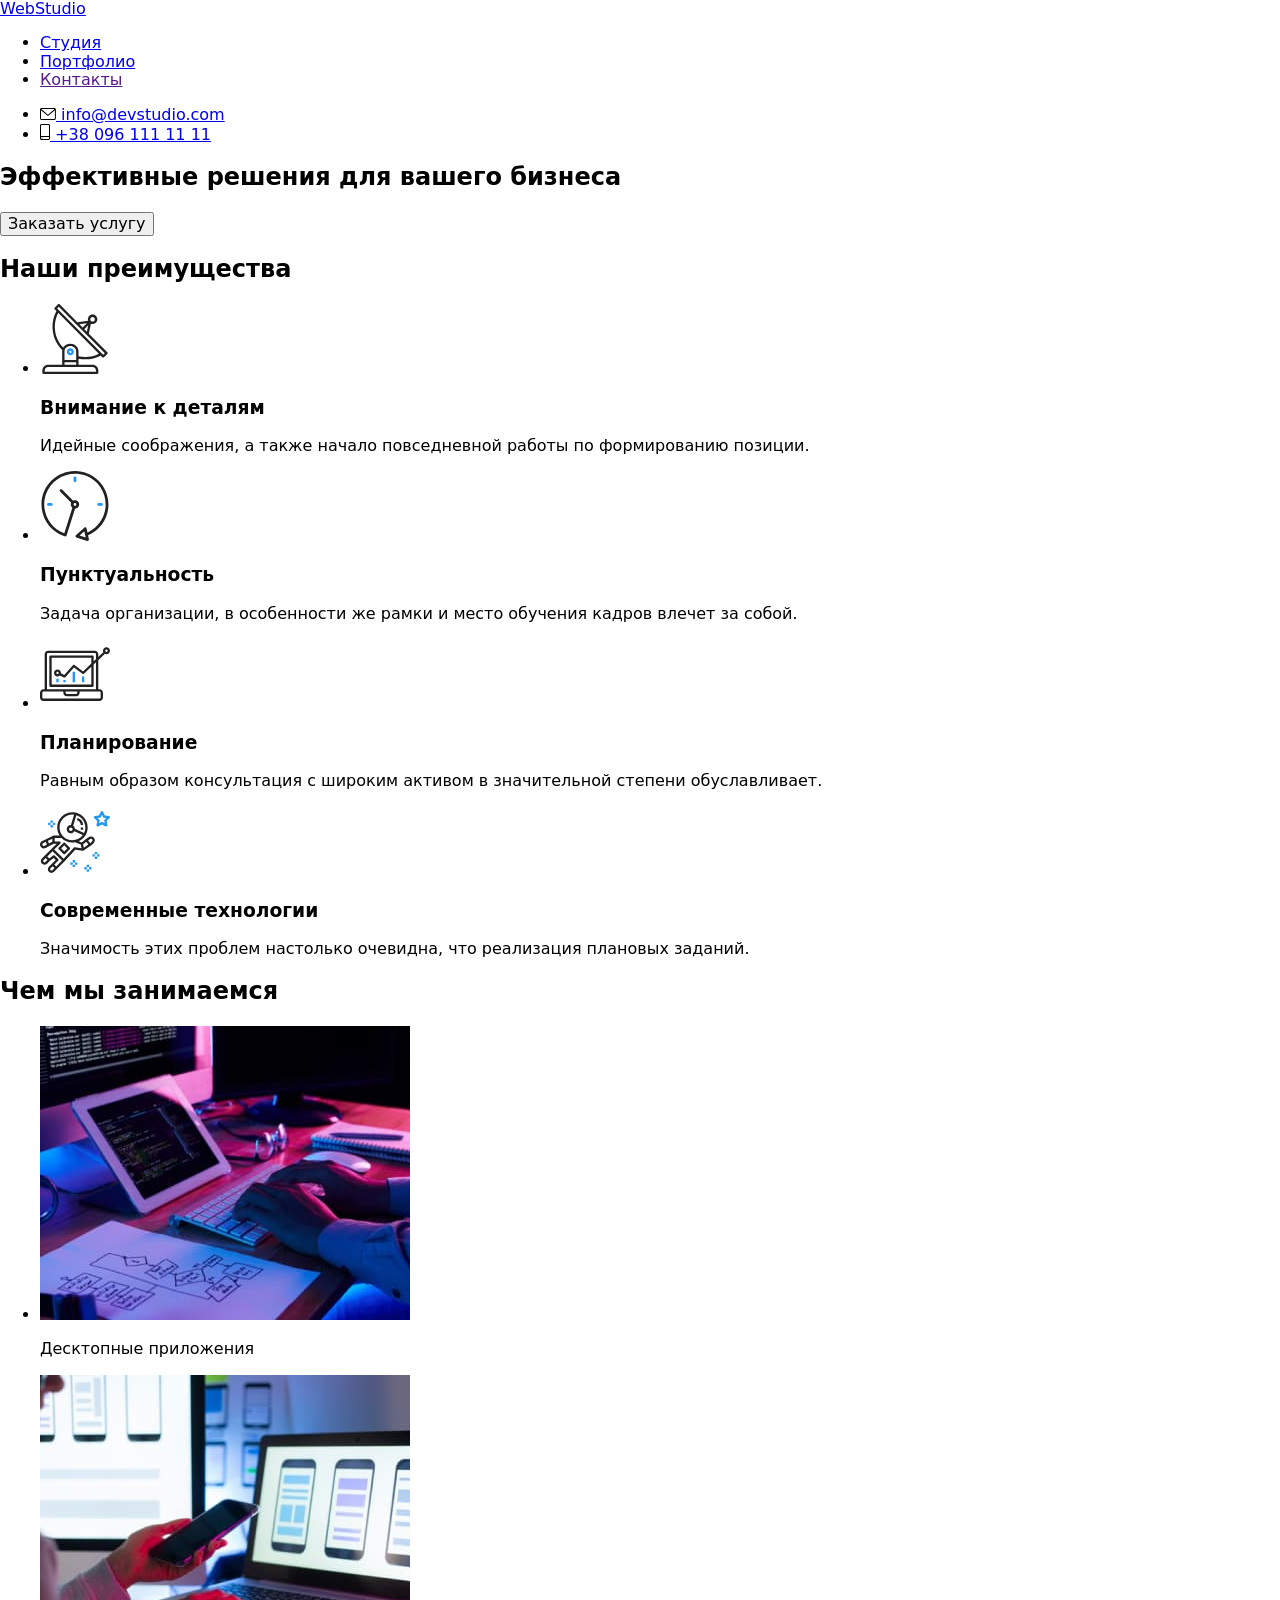
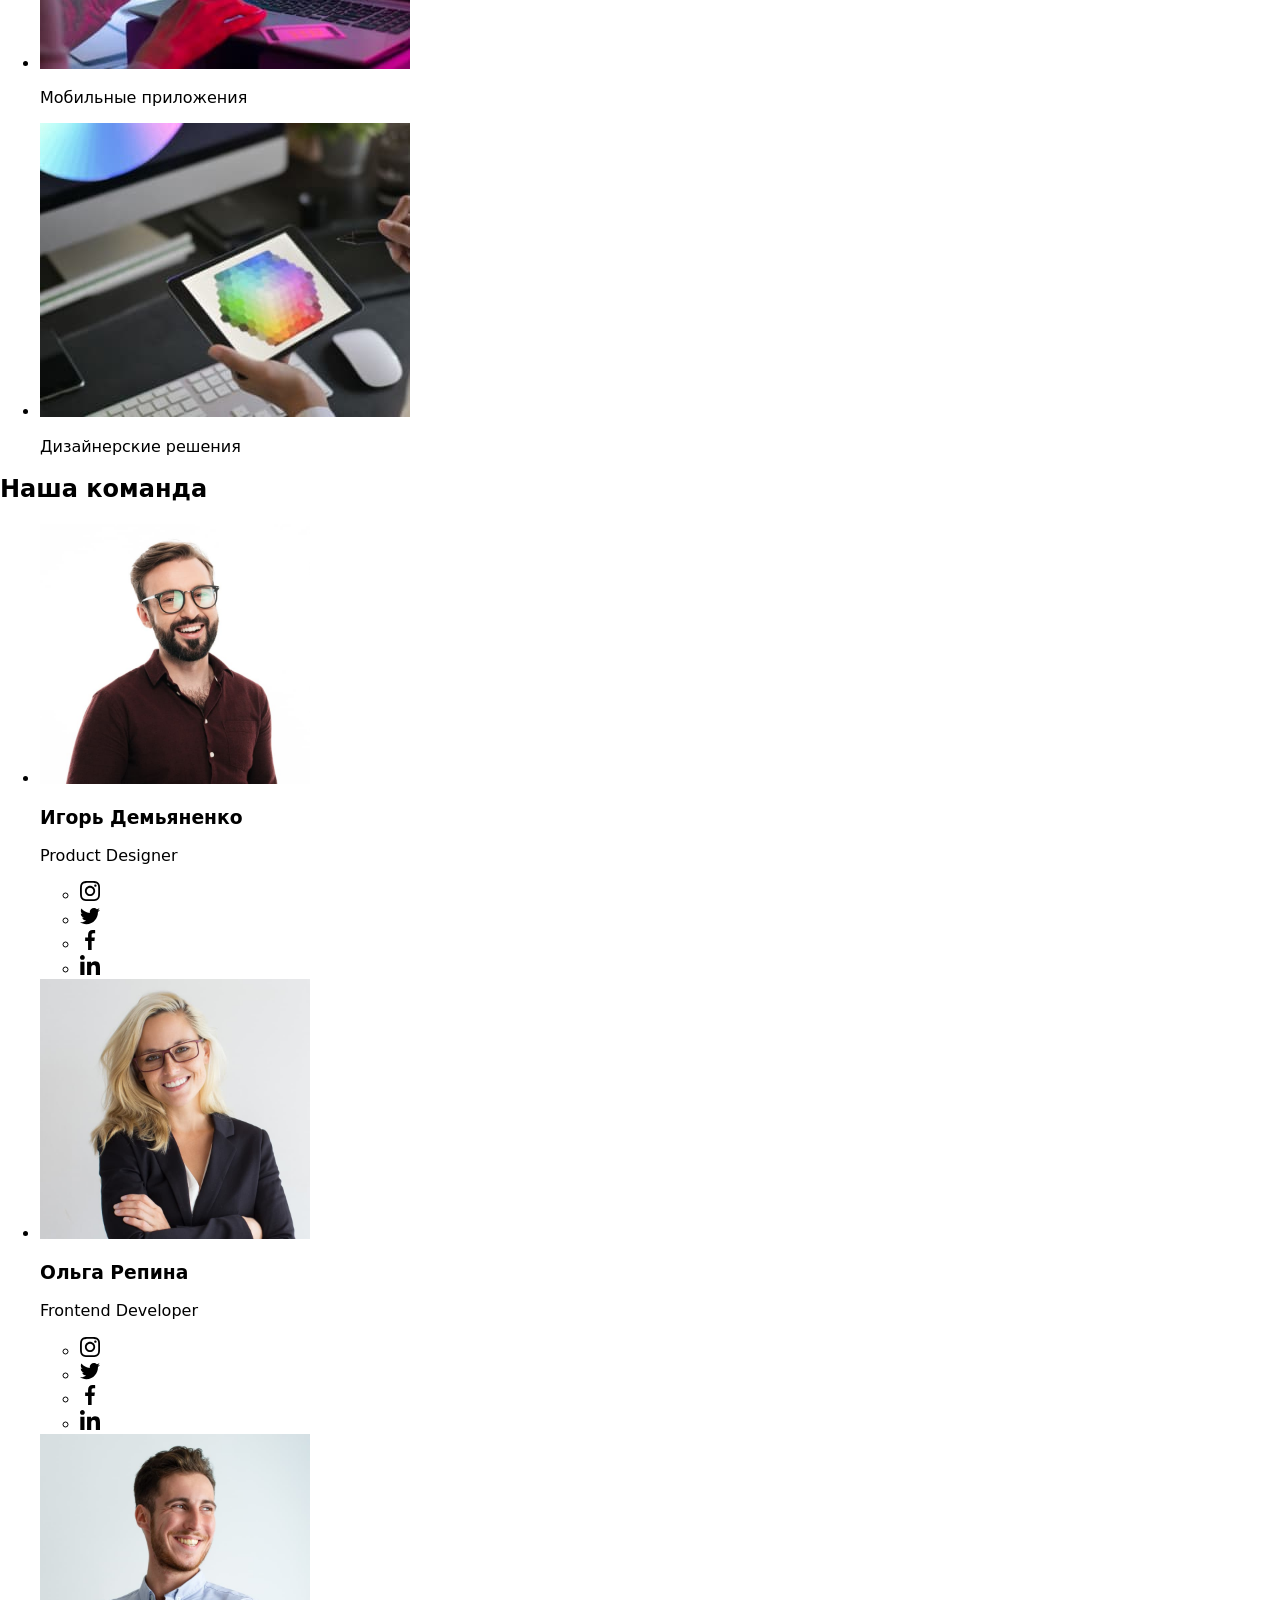
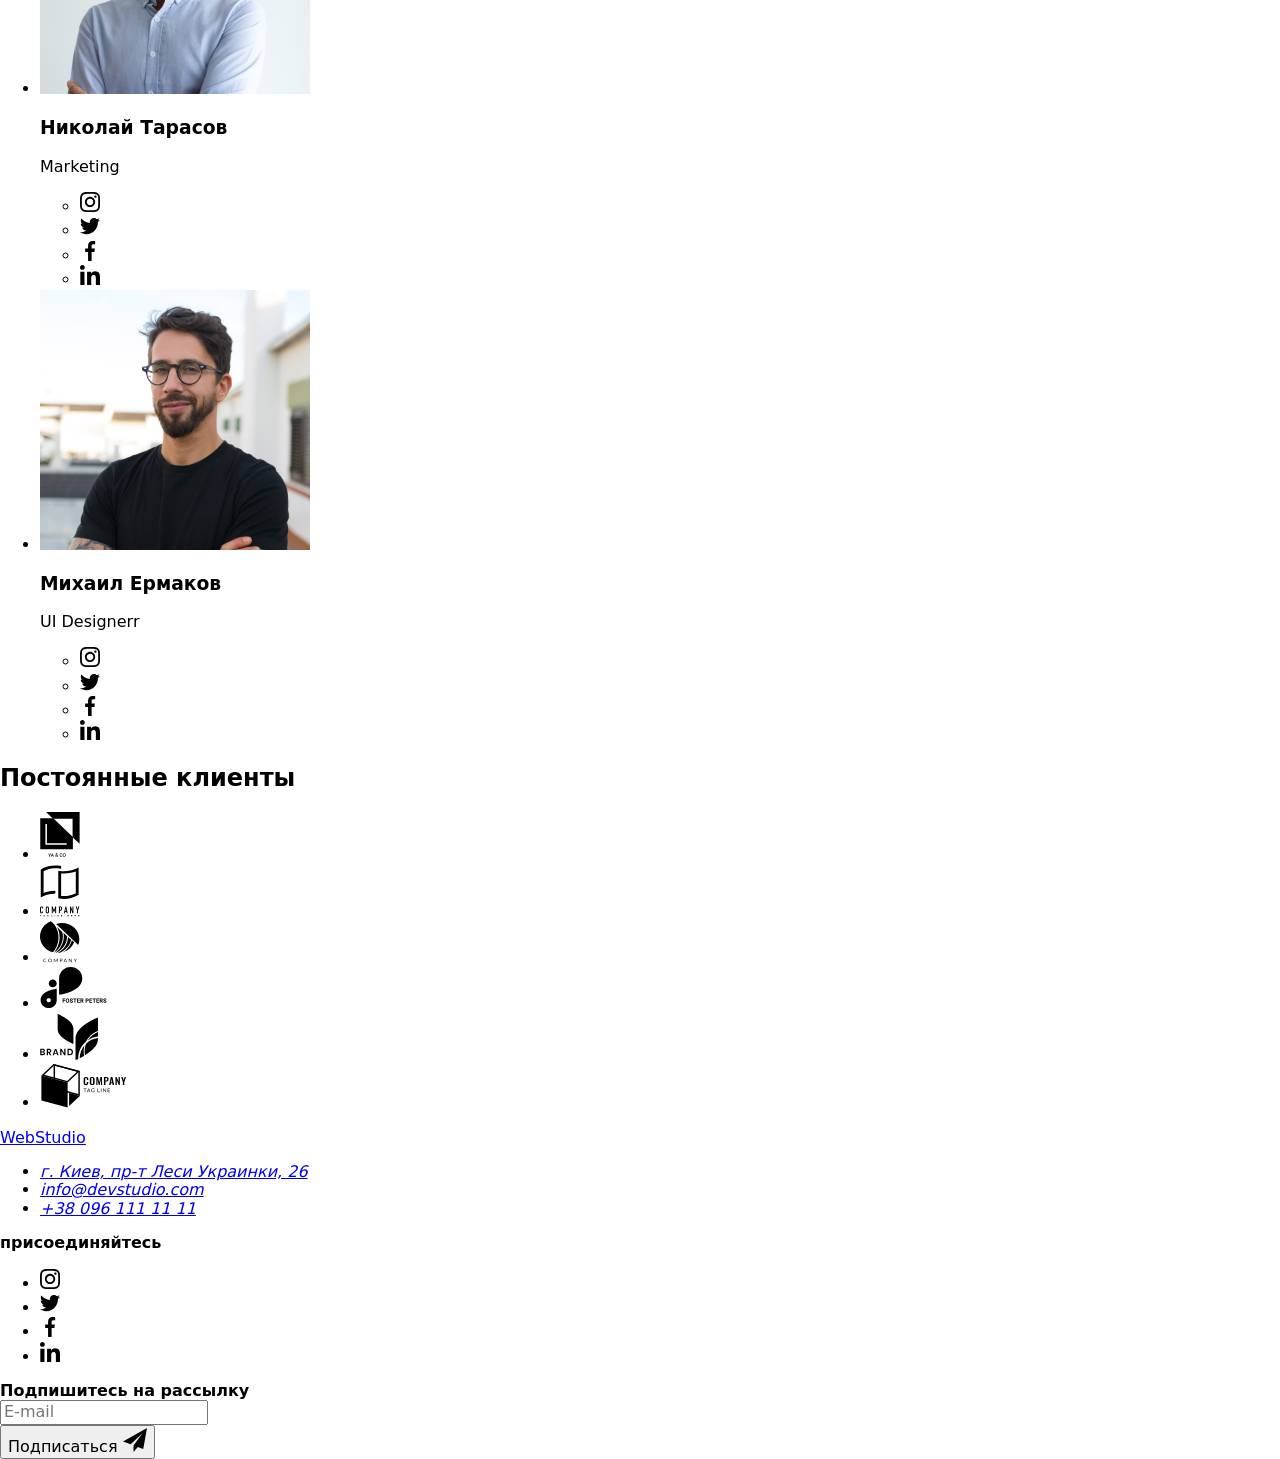
==== index.html @ ffdc7281 "add index" ====
<!DOCTYPE html>
<html lang="ru">
  <head>
    <meta charset="UTF-8" />
    <meta http-equiv="X-UA-Compatible" content="IE=edge" />
    <meta name="viewport" content="width=device-width, initial-scale=1.0" />
    <title>Вебстудия в нашем городе</title>
    <link
      rel="stylesheet"
      href="https://cdnjs.cloudflare.com/ajax/libs/modern-normalize/1.0.0/modern-normalize.css"
      integrity="sha512-Zx6MlUMKSVJoQ+83OwhdILe8cSEsCzfqThJd7J/VA2UrK6Ctj85p+xzqfyuNXE5B1k25uUdmJ2OzItbBy9GHAQ=="
      crossorigin="anonymous"
    />

    <link rel="preconnect" href="https://fonts.gstatic.com" />

    <link
      href="https://fonts.googleapis.com/css2?family=Raleway:wght@700&family=Roboto:wght@400;500;700;900&display=swap"
      rel="stylesheet"
    />

    <link
      rel="stylesheet"
      href="https://cdnjs.cloudflare.com/ajax/libs/animate.css/4.1.1/animate.min.css"
    />

    <link rel="stylesheet" href="./css/styles.css" />
    <!-- <link rel="stylesheet" href="./css/main.min.css" /> -->
  </head>

  <body>
    <header>
      <div class="container">
        <nav class="navigation">
          <a class="logo link" href="./index.html"
            >Web<span class="header-logo">Studio</span></a
          >

          <ul class="navigation-list list">
            <li class="navigation-item">
              <a class="current navigation-link link" href="./index.html"
                >Студия</a
              >
            </li>

            <li class="navigation-item">
              <a class="navigation-link link" href="./portfolio.html"
                >Портфолио</a
              >
            </li>

            <li class="navigation-item">
              <a class="navigation-link link" href="">Контакты</a>
            </li>
          </ul>
        </nav>

        <ul class="contact-list list">
          <li class="contact-item">
            <a
              class="contact-link link"
              href="mailto:info@devstudio.com"
              lang="en"
            >
              <svg class="contact-icon" width="16" height="12">
                <use href="./images/sprite.svg#envelope"></use>
              </svg>
              info@devstudio.com
            </a>
          </li>

          <li class="contact-item">
            <a class="contact-link link" href="tel:+380961111111">
              <svg class="contact-icon" width="10" height="16">
                <use href="./images/sprite.svg#smartphone"></use>
              </svg>
              +38 096 111 11 11</a
            >
          </li>
        </ul>
      </div>
    </header>

    <main>
      <!--секция Герой -->
      <section class="hero section">
        <div class="container">
          <h1 class="hero-title">Эффективные решения для вашего бизнеса</h1>
          <button data-modal-open class="hero-button button" type="button">
            Заказать услугу
          </button>
        </div>
      </section>

      <!--секция Особенности -->
      <section class="features section">
        <div class="container">
          <h2 class="visually-hidden">Наши преимущества</h2>
          <!--будет невидимый-->
          <ul class="features-list list">
            <li class="features-item">
              <div class="features-icon">
                <svg width="70" height="70">
                  <use href="./images/sprite.svg#antenna"></use>
                </svg>
              </div>
              <h3 class="features-title">Внимание к деталям</h3>
              <p>
                Идейные соображения, а также начало повседневной работы по
                формированию позиции.
              </p>
            </li>

            <li class="features-item">
              <div class="features-icon">
                <svg width="70" height="70">
                  <use href="./images/sprite.svg#clock"></use>
                </svg>
              </div>
              <h3 class="features-title">Пунктуальность</h3>
              <p>
                Задача организации, в особенности же рамки и место обучения
                кадров влечет за собой.
              </p>
            </li>

            <li class="features-item">
              <div class="features-icon">
                <svg width="70" height="70">
                  <use href="./images/sprite.svg#diagram"></use>
                </svg>
              </div>
              <h3 class="features-title">Планирование</h3>
              <p>
                Равным образом консультация с широким активом в значительной
                степени обуславливает.
              </p>
            </li>

            <li class="features-item">
              <div class="features-icon">
                <svg width="70" height="70">
                  <use href="./images/sprite.svg#astronaut"></use>
                </svg>
              </div>
              <h3 class="features-title">Современные технологии</h3>
              <p>
                Значимость этих проблем настолько очевидна, что реализация
                плановых заданий.
              </p>
            </li>
          </ul>
        </div>
      </section>

      <!--Чем мы занимаемся-->
      <section class="section work">
        <div class="container">
          <h2 class="brand-title">Чем мы занимаемся</h2>
          <ul class="work-list list">
            <li class="work-item">
              <img
                src="./images/what-are-we-doing/tablet.jpg"
                alt="разработчик пишет код адаптивных сайтов"
                width="370"
                height="294"
              />
              <div class="work-label">
                <p>Десктопные приложения</p>
              </div>
            </li>

            <li class="work-item">
              <img
                src="./images/what-are-we-doing/mobil.jpg"
                alt="девушка разрабатывает приложение для мобильного телефона"
                width="370"
                height="294"
              />
              <div class="work-label">
                <p>Мобильные приложения</p>
              </div>
            </li>

            <li class="work-item">
              <img
                src="./images/what-are-we-doing/graphics.jpg"
                alt="цветовая палитра на планшете"
                width="370"
                height="294"
              />

              <div class="work-label">
                <p>Дизайнерские решения</p>
              </div>
            </li>
          </ul>
        </div>
      </section>

      <!--Наша команда-->
      <section class="team section">
        <div class="container">
          <h2 class="brand-title">Наша команда</h2>

          <ul class="team-list list">
            <li class="team-item">
              <img
                class="team-img"
                src="./images/team/designer.jpg"
                alt="на фото улыбаеся дизайнер Игорь Демьяненко"
                width="270"
                height="260"
              />
              <div class="team-content-wrapper">
                <h3 class="team-item-title">Игорь Демьяненко</h3>
                <p>Product Designer</p>
                <ul class="sociall-list list">
                  <li class="sociall-list-item">
                    <a href="" class="sociall-list-link link">
                      <svg class="sociall-list-icon" width="20" height="20">
                        <use href="./images/sprite.svg#instagram"></use>
                      </svg>
                    </a>
                  </li>

                  <li class="sociall-list-item">
                    <a href="" class="sociall-list-link link">
                      <svg class="sociall-list-icon" width="20" height="20">
                        <use href="./images/sprite.svg#twitter"></use>
                      </svg>
                    </a>
                  </li>

                  <li class="sociall-list-item">
                    <a href="" class="sociall-list-link link">
                      <svg class="sociall-list-icon" width="20" height="20">
                        <use href="./images/sprite.svg#facebook"></use>
                      </svg>
                    </a>
                  </li>

                  <li class="sociall-list-item">
                    <a href="" class="sociall-list-link link">
                      <svg class="sociall-list-icon" width="20" height="20">
                        <use href="./images/sprite.svg#linkedin"></use>
                      </svg>
                    </a>
                  </li>
                </ul>
              </div>
            </li>

            <li class="team-item">
              <img
                class="team-img"
                src="./images/team/developer.jpg"
                alt="фото разработчика Ольги Репиной"
                width="270"
                height="260"
              />
              <div class="team-content-wrapper">
                <h3 class="team-item-title">Ольга Репина</h3>
                <p>Frontend Developer</p>
                <ul class="sociall-list list">
                  <li class="sociall-list-item">
                    <a href="" class="sociall-list-link link">
                      <svg class="sociall-list-icon" width="20" height="20">
                        <use href="./images/sprite.svg#instagram"></use>
                      </svg>
                    </a>
                  </li>

                  <li class="sociall-list-item">
                    <a href="" class="sociall-list-link link">
                      <svg class="sociall-list-icon" width="20" height="20">
                        <use href="./images/sprite.svg#twitter"></use>
                      </svg>
                    </a>
                  </li>

                  <li class="sociall-list-item">
                    <a href="" class="sociall-list-link link">
                      <svg class="sociall-list-icon" width="20" height="20">
                        <use href="./images/sprite.svg#facebook"></use>
                      </svg>
                    </a>
                  </li>

                  <li class="sociall-list-item">
                    <a href="" class="sociall-list-link link">
                      <svg class="sociall-list-icon" width="20" height="20">
                        <use href="./images/sprite.svg#linkedin"></use>
                      </svg>
                    </a>
                  </li>
                </ul>
              </div>
            </li>

            <li class="team-item">
              <img
                class="team-img"
                src="./images/team/marketolog.jpg"
                alt="фото маркетолога Николая Тарасова"
                width="270"
                height="260"
              />
              <div class="team-content-wrapper">
                <h3 class="team-item-title">Николай Тарасов</h3>
                <p>Marketing</p>
                <ul class="sociall-list list">
                  <li class="sociall-list-item">
                    <a href="" class="sociall-list-link link">
                      <svg class="sociall-list-icon" width="20" height="20">
                        <use href="./images/sprite.svg#instagram"></use>
                      </svg>
                    </a>
                  </li>

                  <li class="sociall-list-item">
                    <a href="" class="sociall-list-link link">
                      <svg class="sociall-list-icon" width="20" height="20">
                        <use href="./images/sprite.svg#twitter"></use>
                      </svg>
                    </a>
                  </li>

                  <li class="sociall-list-item">
                    <a href="" class="sociall-list-link link">
                      <svg class="sociall-list-icon" width="20" height="20">
                        <use href="./images/sprite.svg#facebook"></use>
                      </svg>
                    </a>
                  </li>

                  <li class="sociall-list-item">
                    <a href="" class="sociall-list-link link">
                      <svg class="sociall-list-icon" width="20" height="20">
                        <use href="./images/sprite.svg#linkedin"></use>
                      </svg>
                    </a>
                  </li>
                </ul>
              </div>
            </li>

            <li class="team-item">
              <img
                class="team-img"
                src="./images/team/ul-designer.jpg"
                alt="фото дизайнера Михаил Ермаков"
                width="270"
                height="260"
              />

              <div class="team-content-wrapper">
                <h3 class="team-item-title">Михаил Ермаков</h3>
                <p class="team-item-text">UI Designerr</p>
                <ul class="sociall-list list">
                  <li class="sociall-list-item">
                    <a href="" class="sociall-list-link link">
                      <svg class="sociall-list-icon" width="20" height="20">
                        <use href="./images/sprite.svg#instagram"></use>
                      </svg>
                    </a>
                  </li>
                  <li class="sociall-list-item">
                    <a href="" class="sociall-list-link link">
                      <svg class="sociall-list-icon" width="20" height="20">
                        <use href="./images/sprite.svg#twitter"></use>
                      </svg>
                    </a>
                  </li>
                  <li class="sociall-list-item">
                    <a href="" class="sociall-list-link link">
                      <svg class="sociall-list-icon" width="20" height="20">
                        <use href="./images/sprite.svg#facebook"></use>
                      </svg>
                    </a>
                  </li>
                  <li class="sociall-list-item">
                    <a href="" class="sociall-list-link link">
                      <svg class="sociall-list-icon" width="20" height="20">
                        <use href="./images/sprite.svg#linkedin"></use>
                      </svg>
                    </a>
                  </li>
                </ul>
              </div>
            </li>
          </ul>
        </div>
      </section>

      <!--===============  СLIENTS ========= -->
      <section class="section">
        <div class="container">
          <h2 class="brand-title">Постоянные клиенты</h2>
          <ul class="clients-list list">
            <li class="clients-item">
              <a href="" class="clients-link link">
                <svg class="client-logo" width="44" height="48">
                  <use href="./images/sprite.svg#logo-klient-1"></use>
                </svg>
              </a>
            </li>
            <li class="clients-item">
              <a href="" class="clients-link">
                <svg class="client-logo" width="40" height="52">
                  <use href="./images/sprite.svg#logo-klient-2"></use>
                </svg>
              </a>
            </li>
            <li class="clients-item">
              <a href="" class="clients-link">
                <svg class="client-logo" width="40" height="42">
                  <use href="./images/sprite.svg#logo-klient-3"></use>
                </svg>
              </a>
            </li>
            <li class="clients-item">
              <a href="" class="clients-link">
                <svg class="client-logo" width="80" height="42">
                  <use href="./images/sprite.svg#logo-klient-4"></use>
                </svg>
              </a>
            </li>
            <li class="clients-item">
              <a href="" class="clients-link">
                <svg class="client-logo" width="58" height="46">
                  <use href="./images/sprite.svg#logo-klient-5"></use>
                </svg>
              </a>
            </li>
            <li class="clients-item">
              <a href="" class="clients-link">
                <svg class="client-logo" width="88" height="44">
                  <use href="./images/sprite.svg#logo-klient-6"></use>
                </svg>
              </a>
            </li>
          </ul>
        </div>
      </section>
    </main>

    <footer class="footer">
      <div class="container">

        <div class="footer-address">
          <a class="logo link" href="./index.html"
            >Web<span class="footer-logo">Studio</span></a
          >
          <address>
            <ul class="list">
              <li class="footer-list-item">
                <a
                  class="footer-address-link link"
                  href="https://goo.gl/maps/Ces3QGSAe3TYxzQn6"
                  rel="noopener noreferrer"
                  >г. Киев, пр-т Леси Украинки, 26
                </a>
              </li>

              <li class="footer-list-item">
                <a
                  class="address-link link"
                  href="mailto:info@devstudio.com"
                  lang="en"
                  >info@devstudio.com</a
                >
              </li>

              <li class="footer-list-item">
                <a class="address-link link" href="tel:+380961111111"
                  >+38 096 111 11 11</a
                >
              </li>
            </ul>
          </address>
        </div>

        <div class="footer-sociall">
          <b>присоединяйтесь</b>
          <ul class="sociall-list list">
            <li class="sociall-list-item">
              <a href="" class="sociall-list-link link">
                <svg class="sociall-list-icon" width="20" height="20">
                  <use href="./images/sprite.svg#instagram"></use>
                </svg>
              </a>
            </li>

            <li class="sociall-list-item">
              <a href="" class="sociall-list-link link">
                <svg class="sociall-list-icon" width="20" height="20">
                  <use href="./images/sprite.svg#twitter"></use>
                </svg>
              </a>
            </li>

            <li class="sociall-list-item">
              <a href="" class="sociall-list-link link">
                <svg class="sociall-list-icon" width="20" height="20">
                  <use href="./images/sprite.svg#facebook"></use>
                </svg>
              </a>
            </li>

            <li class="sociall-list-item">
              <a href="" class="sociall-list-link link">
                <svg class="sociall-list-icon" width="20" height="20">
                  <use href="./images/sprite.svg#linkedin"></use>
                </svg>
              </a>
            </li>
          </ul>
        </div>

      <div class="footer-subscribe">
        <b>Подпишитесь на рассылку</b>
        <form action="#"  class="footer-subscribe-form">

        <div class="footer-subscribe-wrapper">
          <input id="subscribe-e-mail" type="email" name="subscribe-e-mail" class="footer-subscribe-form-input"
            placeholder="E-mail" autocomplete="off">       
         
        </div>
          <button type="submit" class="footer-form-btn button ">Подписаться
            <svg class="footer-form-btn-icon" width="24" height="24">
              <use href="./images/sprite.svg#send"></use>
            </svg>
          </button>
        </form>
      </div> 

      </div>
    </footer>
    <!-- ============= MODAL ============== -->
    <div class="backdrop is-hidden" data-modal>
      <div class="modal">
        <button
          data-modal-close
          type="button"
          class="modal-close-btn animate__zoomIn"
        >
          <svg class="modal-close-icon" width="18" height="18">
            <use href="./images/sprite.svg#close"></use>
          </svg>
        </button>

        <!-- ======= MODAL-FORM =========== -->

        <form action="#" class="modal-form">
          <b class="modal-slogan">Оставьте свои данные, мы вам перезвоним</b>

            <label  class="modal-form-field">
              Имя
              <span class="modal-form-input-wrapper">
                <input type="text" name="user-name" class="modal-form-input" 
                  required minlength="2" title="First name Last name">            
                  <svg class="modal-form-icon" width="18" height="18">
                    <use href="./images/sprite.svg#person"></use>
                  </svg>        
              </span>
            </label>

            <label  class="modal-form-field">
              Телефон
              <span class="modal-form-input-wrapper">
                <input type="tel" name="user-phone"  class="modal-form-input" 
                required >
                <svg class="modal-form-icon" width="18" height="18">
                  <use href="./images/sprite.svg#phone"></use>
                </svg>                
              </span>
            </label>

            <label  class="modal-form-field">
              Почта
              <span class="modal-form-input-wrapper">
                <input type="email" name="user-mail" class="modal-form-input">
                <svg class="modal-form-icon" width="18" height="18">
                    <use href="./images/sprite.svg#email"></use>
                  </svg> 
               </span>
            </label>

          <label  class="modal-form-field">
            Комментарий
            <textarea name="user-massage" class="modal-form-massage" placeholder="Введите текст"></textarea>
          </label>

          <input type="checkbox" id="user-term" name="user-term" value="agreement"
          class="modal-form-term visually-hidden">
          <label for="user-term" class="modal-form-check-desk">
            Соглашаюсь с рассылкой и принимаю&nbsp;<a class="link" href="#">Условия договора</a>
          </label>


          <button type="submit" class="modal-form-btn button ">Отправить</button>

        </form>
      </div>
    </div>
    <script src="./js/modal.js"></script>
  </body>
</html>
---- css/styles.css ----
/* :root {
  --font-family-main: 'Roboto', sans-serif;
  --font-family-logo: 'Raleway', sans-serif;
  --brand-text-color: #757575;
  --brand-title-color: #212121;
  --brend-accent-color: #2196f3;
  --dark-theame-color: #2f303a;
  --light-theame-color: #f5f4fa;
  --white-color: #ffffff;
  --black-color: #000000;
  --background-color-botton-hover: #188ce8;
  --background-color-hero: #c4c4c4;
  --social-svg-color: #afb1b8;
  --top-line-color: #ececec;
  --card-gap: 30px;
  --border-cards-color: #eeeeee;
} */

/* body {
  font-family: var(--font-family-main);
  color: var(--brand-text-color);
  background-color: var(--white-color);
  font-weight: 400;
  font-size: 14px;
  line-height: 1.71;
  letter-spacing: 0.03em;
  margin: 0;
} */

/* h1,
h2,
h3,
h4,
h5,
h6,
p {
  margin: 0;
}

ul,
ol {
  margin: 0;
  padding: 0;
}

img {
  display: block;
  max-width: 100%;
  height: auto;
} */

/* ==============COMPONENTS========== */
/* .logo {
  display: inline-block;
  color: var(--brend-accent-color);
  font-family: var(--font-family-logo);
  font-size: 26px;
  font-weight: 700;
  line-height: 1.19;
} */

/* .link {
  text-decoration: none;
}

.list {
  list-style: none;
}

address {
  font-style: normal;
} */

/* .button {
  border-radius: 4px;
  border: 1px solid transparent;
  font-family: inherit;
  cursor: pointer;
} */

/*========= НЕВИДИМЫЙ ЗАГОЛОВОК===== */

/* .visually-hidden {
  position: absolute;
  clip: rect(0 0 0 0);
  width: 1px;
  height: 1px;
  margin: -1px;
} */

/*======END НЕВИДИМЫЙ ЗАГОЛОВОК====== */

/* .container {
  margin: 0 auto;
  padding-left: 15px;
  padding-right: 15px;
  width: 1200px;
} */

/* .section {
  padding: 94px 0;
} */

/* .brand-title {
  font-weight: 700;
  font-size: 36px;
  line-height: 1.17;
  text-align: center;
  color: var(--brand-title-color);
  margin-bottom: 50px;
} */

/* ==========END COMPONENTS========== */

/* ==============HEADER========== */

/* header {
  border-bottom: 1px solid var(--top-line-color);
}
header > .container {
  display: flex;
  align-items: center;
}

.navigation {
  display: flex;
  align-items: center;
}

.header-logo {
  color: var(--black-color);
}

.navigation > .logo {
  margin-right: 93px;
  padding-top: 24px;
  padding-bottom: 24px;
}

.navigation-list {
  display: flex;
  align-items: center;
}

.navigation-item {
  position: relative;
}

.navigation-item:not(:last-child) {
  margin-right: 50px;
}

.navigation-link,
.contact-link {
  display: block;
  padding-top: 32px;
  padding-bottom: 32px;
  color: var(--brand-title-color);
  font-family: var(--font-family-main);
  font-weight: 500;
  line-height: 1.14;
  letter-spacing: 0.02em;

  transition: color 250ms cubic-bezier(0.4, 0, 0.2, 1);
}

.navigation-link.current {
  color: var(--brend-accent-color);
}

.navigation-link.current::before {
  position: absolute;
  content: '';
  width: 100%;
  top: 100%;
  left: 0;
  transform: translate(0, -100%);
  border: 2px solid var(--brend-accent-color);
  border-radius: 2px;
}

.contact-list {
  margin-left: auto;
  display: flex;
  align-items: center;
}

.contact-item:not(:last-child) {
  margin-right: 50px;
}

.contact-link {
  color: var(--brand-text-color);
  display: flex;
  justify-content: center;
  align-items: center;
}

.navigation-link:hover,
.navigation-link:focus,
.contact-link:hover,
.contact-link:focus {
  color: var(--brend-accent-color);
}

.contact-icon {
  margin-right: 10px;
  fill: currentColor;
} */

/* ==============END  HEADER========== */

/* =================== Герой =========*/

/* .hero {
  max-width: 1600px;
  margin: 0 auto;
  background: var(--background-color-hero);
  background-image: linear-gradient(
      rgba(47, 48, 58, 0.4),
      rgba(47, 48, 58, 0.4)
    ),
    url('../images/hero-background.jpg');
  background-repeat: no-repeat;
  background-size: cover;
}

.hero > .container {
  padding-top: 106px;
  padding-bottom: 106px;
  text-align: center;
}

.hero-title {
  font-weight: 900;
  font-size: 44px;
  line-height: 1.36;
  letter-spacing: 0.06em;
  text-transform: uppercase;
  color: var(--white-color);
  max-width: 696px;
  margin: 0 auto;
  margin-bottom: 30px;
}

.hero-button {
  min-width: 200px;
  padding: 10px 32px;
  font-weight: 700;
  font-size: 16px;
  line-height: 1.88;
  letter-spacing: 0.06em;
  color: var(--white-color);
  border: none;
  background-color: var(--brend-accent-color);

  transition: background-color 250ms cubic-bezier(0.4, 0, 0.2, 1);
}

.hero-button:hover,
.hero-button:active {
  background-color: var(--background-color-botton-hover);
} */

/* ===============END Герой =========*/

/* ===============Особенности =========*/

/* .features.section {
  padding-bottom: 47px;
}

.features-list {
  display: flex;
  align-items: center;
  margin-left: calc(-1 * var(--card-gap));
}

.features-item {
  margin-left: 30px;
  flex-basis: calc(100% / 4 - var(--card-gap));
}

.features-icon {
  height: 120px;
  display: flex;
  justify-content: center;
  align-items: center;
  margin-bottom: 30px;
  background-color: var(--light-theame-color);
  border-radius: 4px;
}

.features-title {
  font-weight: 700;
  font-size: 14px;
  line-height: 1.14;
  text-transform: uppercase;
  color: var(--brand-title-color);
  margin-bottom: 10px;
}

.features-item > p {
  margin-bottom: 10px;
} */

/* ===============END Особенности =========*/
/* ===========--Чем мы занимаемся-========= */
/* .section.work {
  padding-top: 47px;
  display: flex;
}

.work > .container {
  text-align: center;
}

.work-list {
  display: flex;
  margin-left: calc(-1 * var(--card-gap));
  margin-top: calc(-1 * var(--card-gap));
}

.work-item {
  position: relative;
  flex-basis: calc(100% / 3 - var(--card-gap));
  margin-left: var(--card-gap);
  margin-top: var(--card-gap);
}

.work-label {
  position: absolute;
  bottom: 0;
  display: flex;
  justify-content: center;
  align-items: center;
  width: 100%;
  height: 70px;
  padding-top: 27px;
  padding-bottom: 27px;
  background-color: rgba(47, 48, 58, 0.8);
}

.work-label > p {
  font-weight: 700;
  font-size: 14px;
  line-height: 1.14;
  
  letter-spacing: 0.03em;
  text-transform: uppercase;

  color: var(--white-color);
} */

/* =========== END Чем мы занимаемся-========= */
/*===============     Команда =========*/

/* .team {
  background-color: var(--light-theame-color);
}

.team-list {
  display: flex;
  align-items: center;
  margin-left: calc(-1 * var(--card-gap));
  margin-top: calc(-1 * var(--card-gap));
  font-size: 16px;
  line-height: 1.19;
}

.team-item {
  margin-left: var(--card-gap);
  margin-top: var(--card-gap);
  flex-basis: calc(100% / 3 - var(--card-gap));
  box-shadow: 0px 1px 3px rgba(0, 0, 0, 0.12), 0px 1px 1px rgba(0, 0, 0, 0.14),
    0px 2px 1px rgba(0, 0, 0, 0.2);
  border-radius: 0px 0px 4px 4px;
  background-color: var(--white-color);
}

.team-content-wrapper {
  text-align: center;
  padding: 30px 32px;
}

.team-item-title {
  font-weight: 500;
  font-size: 16px;
  color: var(--brand-title-color);
  margin-bottom: 10px;
}

.team-content-wrapper > p {
  margin-bottom: 16px;
} */

/* .sociall-list {
  display: flex;
  justify-content: space-between;
  align-items: center;
}

.sociall-list-link {
  display: flex;
  justify-content: center;
  align-items: center;
  width: 44px;
  height: 44px;
  border-radius: 50%;
  background-color: transparent;
  transition: background-color 250ms cubic-bezier(0.4, 0, 0.2, 1);
}

.sociall-list-icon {
  fill: var(--social-svg-color);
  transition: fill 250ms cubic-bezier(0.4, 0, 0.2, 1);
}

.sociall-list-link:hover,
.sociall-list-link:focus {
  background-color: var(--brend-accent-color);
}

.sociall-list-link:hover > .sociall-list-icon,
.sociall-list-link:focus > .sociall-list-icon {
  fill: var(--white-color);
} */
/*===============END Команда =========*/

/*===============  СLIENTS =========*/

/* .clients-list {
  display: flex;
  justify-content: center;
  flex-wrap: wrap;
  margin-left: calc(-1 * var(--card-gap));
  margin-top: calc(-1 * var(--card-gap));
}

.clients-item {
  height: 90px;
  display: flex;
  justify-content: center;
  align-items: center;
  flex-basis: calc(100% / 6 - var(--card-gap));
  margin-left: var(--card-gap);
  margin-top: var(--card-gap);
  border: 1px solid var(--social-svg-color);
  border-radius: 4px;
  background-color: transparent;
  transition: border 250ms cubic-bezier(0.4, 0, 0.2, 1);
}

.clients-link {
  display: flex;
  justify-content: center;
  align-items: center;
  color: var(--social-svg-color);
  transition: color 250ms cubic-bezier(0.4, 0, 0.2, 1);
}
.client-logo {
  fill: currentColor;
}

.clients-item:hover,
.clients-item:focus {
  border: 1px solid var(--brend-accent-color);
}

.clients-item:hover > .clients-link,
.clients-item:focus > .clients-link {
  color: var(--brend-accent-color);
} */

/*===============END КLIENTS =========*/

/*===============FOOTER =========*/
/* .footer {
  background-color: var(--dark-theame-color);
  padding: 60px 0;
}

.footer > .container {
  display: flex;
  justify-content: right;
  align-items: baseline;
}

.footer-address {
  margin-right: 70px;
}

.footer .logo {
  margin-bottom: 20px;
}
.footer-logo {
  color: var(--white-color);
}

.footer-list-item:not(:last-child) {
  margin-bottom: 6px;
}

.footer-address-link {
  color: var(--white-color);
  padding: 5px 0;
}

.address-link {
  color: rgba(255, 255, 255, 0.6);
}

.footer-sociall {
  margin-right: 93px;
}

.footer-sociall > b,
.footer-subscribe > b {
  display: inline-block;
  font-weight: 700;
  font-size: 14px;
  line-height: 1.14;
  text-transform: uppercase;
  color: var(--white-color);
  margin-bottom: 20px;
}

.footer-sociall .sociall-list-item:not(:last-child) {
  margin-right: 10px;
}

.footer-sociall .sociall-list-link {
  background-color: rgba(255, 255, 255, 0.1);
  transition: background-color 250ms cubic-bezier(0.4, 0, 0.2, 1);
}

.footer-sociall .sociall-list-link:hover,
.footer-sociall .sociall-list-link:focus {
  background-color: var(--brend-accent-color);
}

.footer-sociall .sociall-list-icon {
  fill: var(--white-color);
}

.footer-subscribe-form {
  display: flex;
}

.footer-subscribe-wrapper {
  position: relative;
}

.footer-subscribe-form-input {
  width: 358px;
  height: 100%;
  margin-right: 12px;
  padding-left: 68px;
  color: var(--white-color);
  border: 1px solid rgba(255, 255, 255, 0.3);
  box-sizing: border-box;
  filter: drop-shadow(0px 4px 4px rgba(0, 0, 0, 0.15));
  border-radius: 4px;
  background-color: var(--dark-theame-color);
}

.footer-subscribel-form-field {
  position: absolute;
  top: 50%;
  left: 16px;
  transform: translateY(-50%);
  font-family: var(--font-family-main);
  font-size: 16px;
  line-height: 1.25;
  color: rgba(255, 255, 255, 0.6);
}

.footer-form-btn {
  display: flex;
  align-items: center;
  padding: 10px 28px;
  font-weight: 700;
  font-size: 16px;
  line-height: 1.87;
  letter-spacing: 0.06em;
  min-width: 200px;
  color: var(--white-color);
  border: none;
  background-color: var(--brend-accent-color);
}

.footer-form-btn-icon {
  fill: var(--white-color);
  margin-left: 8px;
} */

/*===============END FOOTER =========*/

/*=============== PORTFOLIO =========*/

/* =============FILTER========= */

.filter-list {
  display: flex;
  margin-bottom: 50px;
  justify-content: center;
  align-items: center;
}

.filter-item + .filter-item {
  margin-left: 10px;
}

.filter-button {
  padding: 6px 22px;
  font-weight: 500;
  font-size: 16px;
  line-height: 1.62;
  color: var(--brand-title-color);
  background: var(--light-theame-color);
  border-radius: 4px;
  transition: color 250ms cubic-bezier(0.4, 0, 0.2, 1),
    background-color 250ms cubic-bezier(0.4, 0, 0.2, 1),
    box-shadow 250ms cubic-bezier(0.4, 0, 0.2, 1);
}

.filter-button:hover,
.filter-button:active {
  color: var(--white-color);
  background-color: var(--brend-accent-color);
  box-shadow: 0px 3px 1px rgba(0, 0, 0, 0.1), 0px 1px 2px rgba(0, 0, 0, 0.08),
    0px 2px 2px rgba(0, 0, 0, 0.12);
}
/* =============END FILTER========= */

/* =============PROJECTS========= */

.projects-list {
  display: flex;
  flex-wrap: wrap;
  margin-left: calc(-1 * var(--card-gap));
  margin-top: calc(-1 * var(--card-gap));
}

.projects-item {
  margin-left: var(--card-gap);
  margin-top: var(--card-gap);
  flex-basis: calc(100% / 3 - var(--card-gap));
}

.card-wrapper {
  background: var(--white-color);
  transition: box-shadow 250ms cubic-bezier(0.4, 0, 0.2, 1);
}

.card-wrapper:hover,
.card-wrapper:focus {
  box-shadow: 0px 1px 1px rgba(0, 0, 0, 0.12), 0px 4px 4px rgba(0, 0, 0, 0.06),
    1px 4px 6px rgba(0, 0, 0, 0.16);
}

.card-overlay {
  position: relative;
  overflow: hidden;
}
.card-overlay-description {
  position: absolute;
  top: 0;
  left: 0;
  width: 100%;
  height: 100%;
  background-color: rgba(33, 150, 243, 0.9);

  transform: translateY(100%);
  transition: transform 250ms cubic-bezier(0.4, 0, 0.2, 1);
}

.projects-card-link:hover .card-overlay-description,
.projects-card-link:focus .card-overlay-description {
  transform: translateY(0);
}

.card-overlay-description > p {
  position: absolute;
  top: 50%;
  left: 50%;
  transform: translate(-50%, -50%);
  width: 100%;
  padding-left: 24px;
  padding-right: 24px;
  font-size: 18px;
  line-height: 1.55;
  letter-spacing: 0.03em;
  color: var(--white-color);
}

.content-wrapper {
  padding: 20px 24px;
  background: var(--white-color);
  border-left: 1px solid var(--border-cards-color);
  border-right: 1px solid var(--border-cards-color);
  border-bottom: 1px solid var(--border-cards-color);
}
.projects-title {
  font-weight: 700;
  font-size: 18px;
  line-height: 2;
  letter-spacing: 0.06em;
  color: var(--brand-title-color);
  margin-bottom: 4px;
}

.projects-text {
  font-size: 16px;
  line-height: 1.87;
  color: var(--brand-text-color);
}

/* =============END PROJECTS========= */
/*===============END PORTFOLIO =========*/

/*  ============= MODAL ==============  */
.backdrop {
  position: fixed;
  top: 0;
  left: 0;
  width: 100vw;
  height: 100vh;
  background-color: rgba(0, 0, 0, 0.2);
  transition: background-color 250ms cubic-bezier(0.4, 0, 0.2, 1);
}

.backdrop {
  animation: animate150 2000ms;
}

@keyframes animate150 {
  0% {
    transform: scale(0.1);
  }
  30% {
    transform: scale(1.25);
  }

  60% {
    transform: scale(0.7);
  }

  100% {
    transform: scale(1);
  }
}

.modal {
  position: absolute;
  width: 528px;
  height: 581px;
  top: 50%;
  left: 50%;
  padding: 40px;
  transform: translate(-50%, -50%);

  background-color: var(--white-color);
  box-shadow: 0px 1px 3px rgba(0, 0, 0, 0.12), 0px 1px 1px rgba(0, 0, 0, 0.14),
    0px 2px 1px rgba(0, 0, 0, 0.2);
  border-radius: 4px;

  /* transition: background-color 250ms cubic-bezier(0.4, 0, 0.2, 1); */

  animation: opacity150 3000ms;
}

@keyframes opacity150 {
  20% {
    opacity: 0;
  }

  20% {
    opacity: 0;
  }

  100% {
    opacity: 1;
  }
}

.modal-close-btn {
  position: absolute;
  top: 8px;
  right: 8px;
  width: 30px;
  height: 30px;
  background-color: var(--white-color);
  border-radius: 50%;
  border: 1px solid rgba(0, 0, 0, 0.1);
  cursor: pointer;
  animation-duration: 1000ms;
  animation-delay: 3000ms;
  animation-iteration-count: 2;
}

.modal-close-icon {
  position: absolute;
  top: 50%;
  left: 50%;
  transform: translate(-50%, -50%);
  fill: var(--black-color);
}

.is-hidden {
  opacity: 0;
  visibility: hidden;
  pointer-events: none;
  animation: close-animate 4000ms;
}

@keyframes close-animate {
  0% {
    transform: scale(1);
    opacity: 1;
  }

  50% {
    transform: scale(0.5);
    background-color: rgb(50, 14, 211);
  }

  100% {
    transform: scale(3);
    opacity: 0;
  }
}

/* ======= MODAL-FORM =========== */
.modal-form {
  display: flex;
  flex-direction: column;
  height: 100%;
  background-color: var(--white-color);
}

.modal-slogan {
  display: block;
  margin-bottom: 12px;
  font-family: var(--font-family-main);
  font-weight: 700;
  font-size: 20px;
  line-height: 1.15;
  text-align: center;
  letter-spacing: 0.03em;
  color: var(--brand-title-color);
}

.modal-form-field {
  display: block;
  margin-bottom: 10px;
  font-family: var(--font-family-main);
  font-size: 12px;
  line-height: 1.17;
  letter-spacing: 0.01em;
  color: var(--brand-text-color);
}

.modal-form-field:nth-last-of-type(2) {
  margin-bottom: 20px;
}

.modal-form-input-wrapper {
  display: block;
  position: relative;
  margin-top: 4px;
}

.modal-form-input,
.modal-form-massage {
  width: 100%;
  height: 40px;
  padding-left: 42px;
  border: 1px solid rgba(33, 33, 33, 0.2);
  border-radius: 4px;
  font-family: var(--font-family-main);
  font-size: 14px;
  line-height: 1.17;
  letter-spacing: 0.03em;
  color: var(--brand-text-color);
  transition: border-color 250ms cubic-bezier(0.4, 0, 0.2, 1);
}

.modal-form-input:focus,
.modal-form-massage:focus {
  outline: none;
  border-color: var(--brend-accent-color);
}

.modal-form-icon {
  position: absolute;
  top: 50%;
  transform: translateY(-50%);
  left: 12px;
  fill: var(--brand-title-color);
  transition: fill 250ms cubic-bezier(0.4, 0, 0.2, 1);
}

.modal-form-input:focus + .modal-form-icon {
  fill: var(--brend-accent-color);
}

.modal-form-massage {
  resize: none;
  min-height: 120px;
  padding: 12px 16px;
  margin-top: 4px;
}

.modal-form-massage::placeholder {
  font-family: var(--font-family-main);
  font-size: 14px;
  line-height: 1.14;
  letter-spacing: 0.01em;
  color: rgba(117, 117, 117, 0.5);
}

.modal-form-term {
  appearance: none;
  -moz-appearance: none;
  -webkit-appearance: none;
}

.modal-form-check-desk {
  display: flex;
  align-items: center;
  margin-bottom: 30px;
}

.modal-form-check-desk > a {
  color: var(--brend-accent-color);
}

.modal-form-check-desk::before {
  display: inline-block;
  content: '';
  width: 16px;
  height: 15px;
  margin-right: 8px;
  cursor: pointer;

  background-color: var(--white-color);
  border: 2px solid var(--brand-title-color);
  border-radius: 2px;
  outline: none;
  transition: background-image 250ms cubic-bezier(0.4, 0, 0.2, 1);
}

.modal-form-term:checked + .modal-form-check-desk::before {
  background-color: var(--brend-accent-color);
  background-image: url('../images/check-on.svg');
  border-color: var(--brend-accent-color);
  background-size: contain;
  outline: none;
}

.modal-form-term:checked + .modal-form-check-desk::before {
  box-shadow: 0 0 0 2px blue;
}

.modal-form-term:focus + .modal-form-check-desc::before {
  box-shadow: 0 0 0 2px var(--accent-color);
}

.modal-form-btn {
  align-self: center;
  min-width: 200px;
  padding: 10px 32px;
  font-weight: 700;
  font-size: 16px;
  line-height: 1.88;
  letter-spacing: 0.06em;
  color: var(--white-color);
  border: none;
  background-color: var(--brend-accent-color);

  transition: background-color 250ms cubic-bezier(0.4, 0, 0.2, 1);
}

.modal-form-btn:focus,
.modal-form-btn:active {
  background-color: var(--background-color-botton-hover);
}

/* ======= END MODAL-FORM =========== */
/*  ======== END  MODAL ==============  */ ;
---- css/main.min.css ----
:root{--font-family-main: "Roboto", sans-serif;--font-family-logo: "Raleway", sans-serif;--brand-text-color: #757575;--brand-title-color: #212121;--brend-accent-color: #2196f3;--dark-theame-color: #2f303a;--light-theame-color: #f5f4fa;--white-color: #ffffff;--black-color: #000000;--background-color-botton-hover: #188ce8;--background-color-hero: #c4c4c4;--social-svg-color: #afb1b8;--top-line-color: #ececec;--card-gap: 30px;--border-cards-color: #eeeeee}.visually-hidden{position:absolute !important;clip:rect(1px 1px 1px 1px);clip:rect(1px, 1px, 1px, 1px);padding:0 !important;border:0 !important;height:1px !important;width:1px !important;overflow:hidden}body{font-family:var(--font-family-main);color:var(--brand-text-color);background-color:var(--white-color);font-weight:400;font-size:14px;line-height:1.71;letter-spacing:0.03em;margin:0}h1,h2,h3,h4,h5,h6,p{margin:0}ul,ol{margin:0;padding:0}img{display:block;max-width:100%;height:auto}.link{text-decoration:none}.list{list-style:none}address{font-style:normal}.section{padding:94px 0}.container{margin:0 auto;padding-left:15px;padding-right:15px;width:1200px}.logo{display:inline-block;color:var(--brend-accent-color);font-family:var(--font-family-logo);font-size:26px;font-weight:700;line-height:1.19}.button{border-radius:4px;border:1px solid transparent;font-family:inherit;cursor:pointer}.brand-title{font-weight:700;font-size:36px;line-height:1.17;text-align:center;color:var(--brand-title-color);margin-bottom:50px}header{border-bottom:1px solid var(--top-line-color)}header>.container{display:flex;align-items:center}.navigation{display:flex;align-items:center}.header-logo{color:var(--black-color)}.navigation>.logo{margin-right:93px;padding-top:24px;padding-bottom:24px}.navigation-list{display:flex;align-items:center}.navigation-item{position:relative}.navigation-item:not(:last-child){margin-right:50px}.navigation-link,.contact-link{display:block;padding-top:32px;padding-bottom:32px;color:var(--brand-title-color);font-family:var(--font-family-main);font-weight:500;line-height:1.14;letter-spacing:0.02em;transition:color 250ms cubic-bezier(0.4, 0, 0.2, 1)}.navigation-link.current{color:var(--brend-accent-color)}.navigation-link.current::before{position:absolute;content:"";width:100%;top:100%;left:0;transform:translate(0, -100%);border:2px solid var(--brend-accent-color);border-radius:2px}.contact-list{margin-left:auto;display:flex;align-items:center}.contact-item:not(:last-child){margin-right:50px}.contact-link{color:var(--brand-text-color);display:flex;justify-content:center;align-items:center}.navigation-link:hover,.navigation-link:focus,.contact-link:hover,.contact-link:focus{color:var(--brend-accent-color)}.contact-icon{margin-right:10px;fill:currentColor}.hero{max-width:1600px;margin:0 auto;background:var(--background-color-hero);background-image:linear-gradient(rgba(47,48,58,0.4), rgba(47,48,58,0.4)),url("../images/hero-background.jpg");background-repeat:no-repeat;background-size:cover}.hero>.container{padding-top:106px;padding-bottom:106px;text-align:center}.hero-title{font-weight:900;font-size:44px;line-height:1.36;letter-spacing:0.06em;text-transform:uppercase;color:var(--white-color);max-width:696px;margin:0 auto;margin-bottom:30px}.hero-button{min-width:200px;padding:10px 32px;font-weight:700;font-size:16px;line-height:1.88;letter-spacing:0.06em;color:var(--white-color);border:none;background-color:var(--brend-accent-color);transition:background-color 250ms cubic-bezier(0.4, 0, 0.2, 1)}.hero-button:hover,.hero-button:active{background-color:var(--background-color-botton-hover)}.features.section{padding-bottom:47px}.features-list{display:flex;align-items:center;margin-left:calc(-1 * var(--card-gap))}.features-item{margin-left:30px;flex-basis:calc(100% / 4 - var(--card-gap))}.features-icon{height:120px;display:flex;justify-content:center;align-items:center;margin-bottom:30px;background-color:var(--light-theame-color);border-radius:4px}.features-title{font-weight:700;font-size:14px;line-height:1.14;text-transform:uppercase;color:var(--brand-title-color);margin-bottom:10px}.features-item>p{margin-bottom:10px}.section.work{padding-top:47px;display:flex}.work>.container{text-align:center}.work-list{display:flex;margin-left:calc(-1 * var(--card-gap));margin-top:calc(-1 * var(--card-gap))}.work-item{position:relative;flex-basis:calc(100% / 3 - var(--card-gap));margin-left:var(--card-gap);margin-top:var(--card-gap)}.work-label{position:absolute;bottom:0;display:flex;justify-content:center;align-items:center;width:100%;height:70px;padding-top:27px;padding-bottom:27px;background-color:rgba(47,48,58,0.8)}.work-label>p{font-weight:700;font-size:14px;line-height:1.14;letter-spacing:0.03em;text-transform:uppercase;color:var(--white-color)}
/*# sourceMappingURL=main.min.css.map */
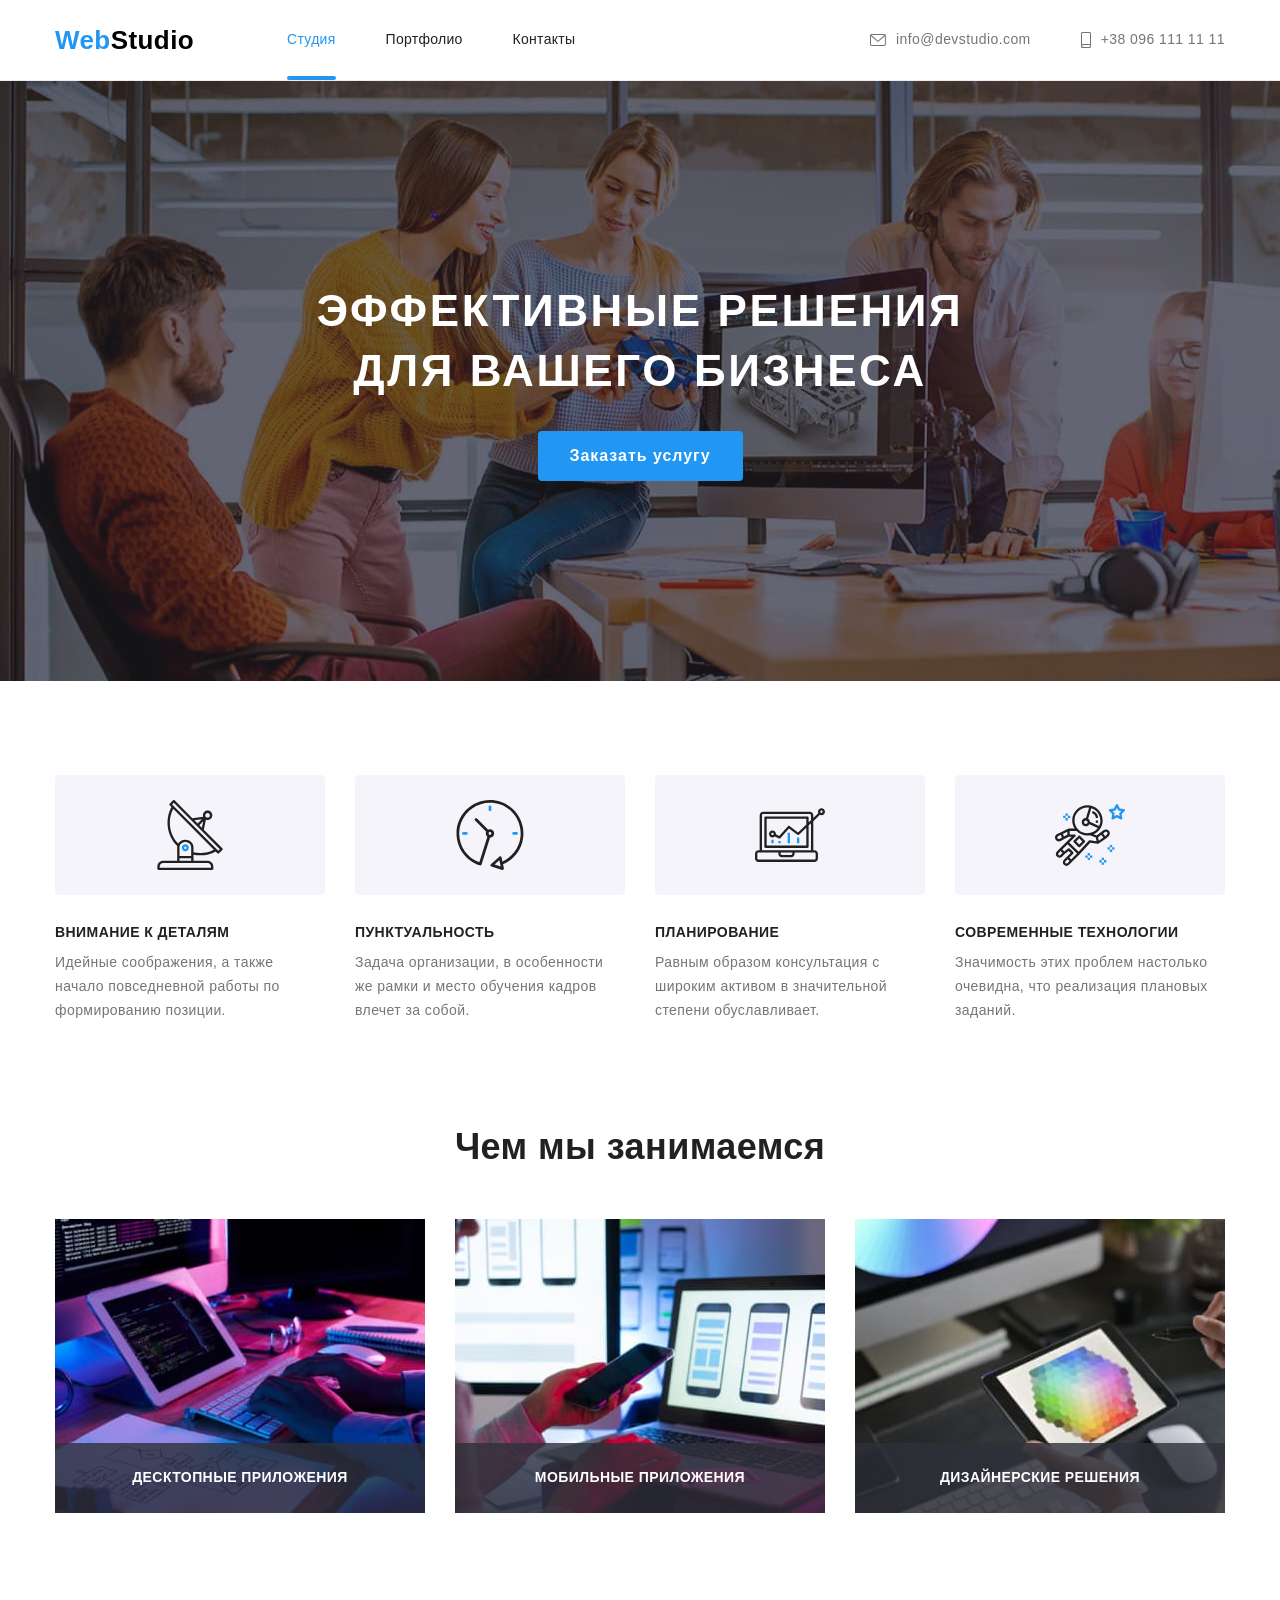
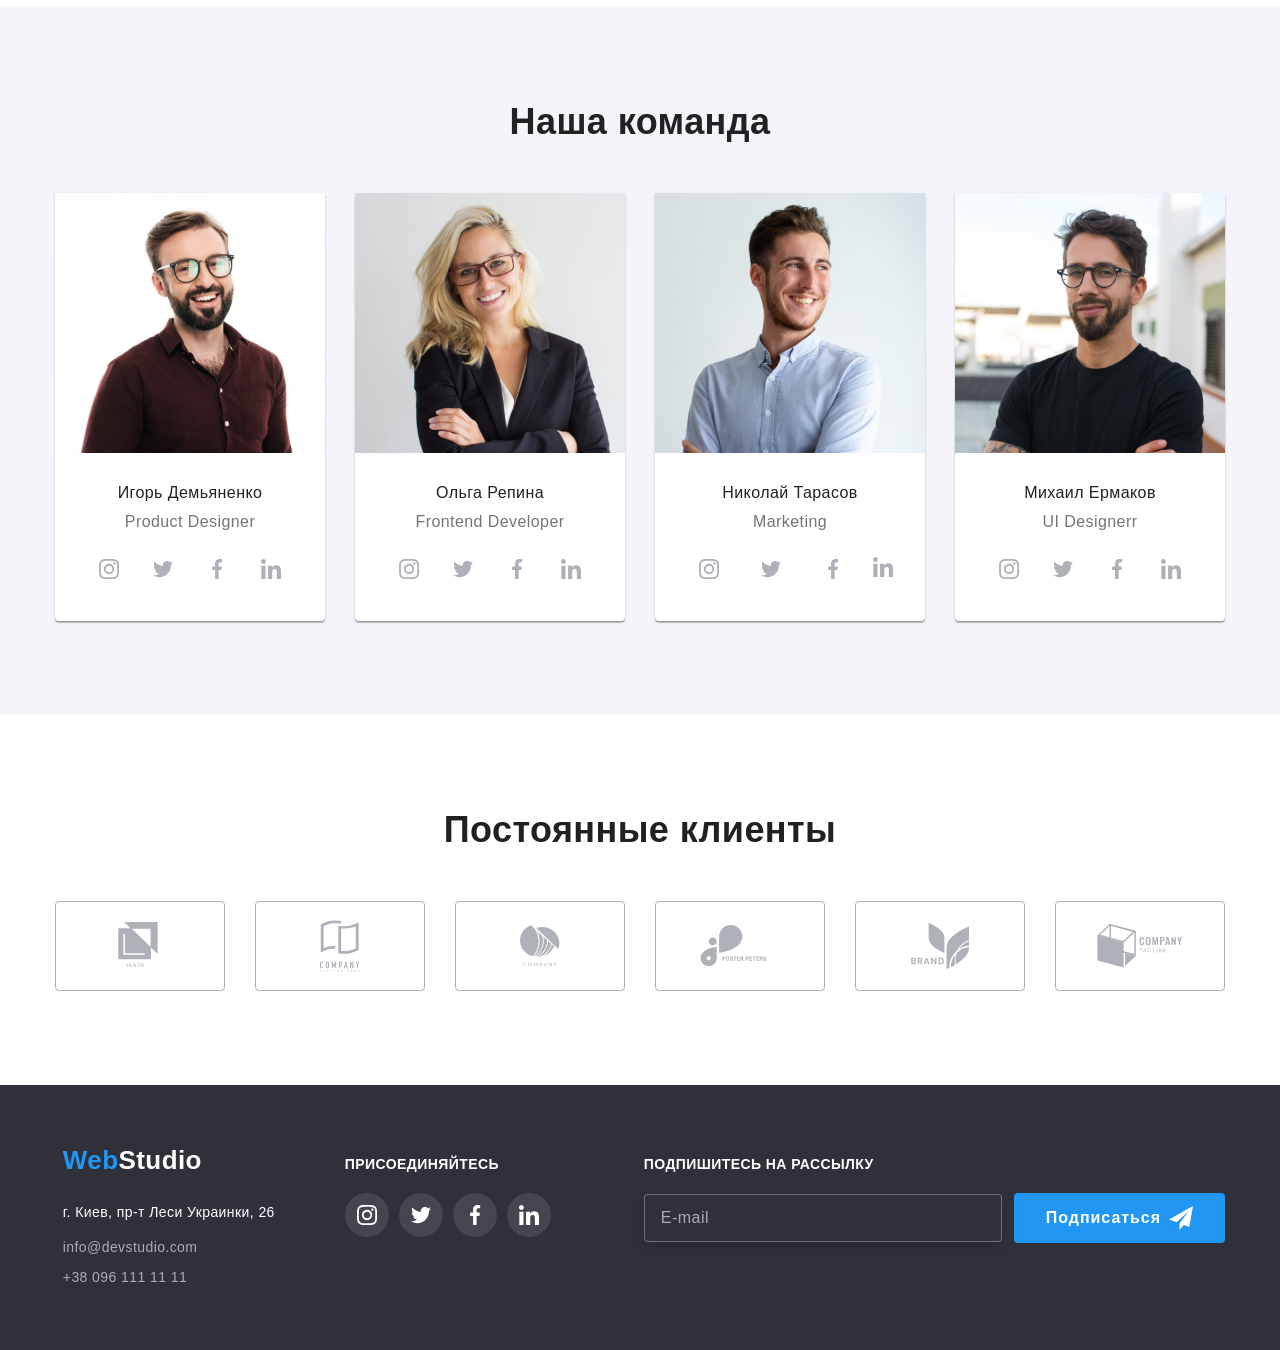
==== commit bf2b1572: "БЄМ без sass" ====
--- a/index.html
+++ b/index.html
@@ -25,53 +25,52 @@
     />
 
     <link rel="stylesheet" href="./css/styles.css" />
-    <!-- <link rel="stylesheet" href="./css/main.min.css" /> -->
   </head>
 
   <body>
-    <header>
+    <header class="header">
       <div class="container">
         <nav class="navigation">
           <a class="logo link" href="./index.html"
-            >Web<span class="header-logo">Studio</span></a
+            >Web<span class="logo_dark">Studio</span></a
           >
 
-          <ul class="navigation-list list">
-            <li class="navigation-item">
-              <a class="current navigation-link link" href="./index.html"
+          <ul class="menu__list list">
+            <li class="menu__item">
+              <a class="current menu__link link" href="./index.html"
                 >Студия</a
               >
             </li>
 
-            <li class="navigation-item">
-              <a class="navigation-link link" href="./portfolio.html"
+            <li class="menu__item">
+              <a class="menu__link link" href="./portfolio.html"
                 >Портфолио</a
               >
             </li>
 
-            <li class="navigation-item">
-              <a class="navigation-link link" href="">Контакты</a>
+            <li class="menu__item">
+              <a class="menu__link link" href="">Контакты</a>
             </li>
           </ul>
         </nav>
 
         <ul class="contact-list list">
-          <li class="contact-item">
+          <li class="contact-list__item">
             <a
-              class="contact-link link"
+              class="contact-list__link link"
               href="mailto:info@devstudio.com"
               lang="en"
             >
-              <svg class="contact-icon" width="16" height="12">
+              <svg class="contact-list__icon" width="16" height="12">
                 <use href="./images/sprite.svg#envelope"></use>
               </svg>
               info@devstudio.com
             </a>
           </li>
 
-          <li class="contact-item">
-            <a class="contact-link link" href="tel:+380961111111">
-              <svg class="contact-icon" width="10" height="16">
+          <li class="contact-list__item">
+            <a class="contact-list__link link" href="tel:+380961111111">
+              <svg class="contact-list__icon" width="10" height="16">
                 <use href="./images/sprite.svg#smartphone"></use>
               </svg>
               +38 096 111 11 11</a
@@ -85,8 +84,8 @@
       <!--секция Герой -->
       <section class="hero section">
         <div class="container">
-          <h1 class="hero-title">Эффективные решения для вашего бизнеса</h1>
-          <button data-modal-open class="hero-button button" type="button">
+          <h1 class="hero__title">Эффективные решения для вашего бизнеса</h1>
+          <button data-modal-open class="modal-button button" type="button">
             Заказать услугу
           </button>
         </div>
@@ -98,53 +97,54 @@
           <h2 class="visually-hidden">Наши преимущества</h2>
           <!--будет невидимый-->
           <ul class="features-list list">
-            <li class="features-item">
-              <div class="features-icon">
+
+            <li class="features-list__item">
+              <div class="features-list__icon">
                 <svg width="70" height="70">
                   <use href="./images/sprite.svg#antenna"></use>
                 </svg>
               </div>
-              <h3 class="features-title">Внимание к деталям</h3>
-              <p>
+              <h3 class="features-list__title">Внимание к деталям</h3>
+              <p class="features-list__text">
                 Идейные соображения, а также начало повседневной работы по
                 формированию позиции.
               </p>
             </li>
 
-            <li class="features-item">
-              <div class="features-icon">
+            <li class="features-list__item">
+              <div class="features-list__icon">
                 <svg width="70" height="70">
                   <use href="./images/sprite.svg#clock"></use>
                 </svg>
               </div>
-              <h3 class="features-title">Пунктуальность</h3>
-              <p>
+              <h3 class="features-list__title">Пунктуальность</h3>
+              <p class="features-list__text">
                 Задача организации, в особенности же рамки и место обучения
                 кадров влечет за собой.
               </p>
             </li>
 
-            <li class="features-item">
-              <div class="features-icon">
+            <li class="features-list__item">
+              <div class="features-list__icon">
                 <svg width="70" height="70">
                   <use href="./images/sprite.svg#diagram"></use>
                 </svg>
               </div>
-              <h3 class="features-title">Планирование</h3>
-              <p>
+              <h3 class="features-list__title">Планирование</h3>
+              <p class="features-list__text">
                 Равным образом консультация с широким активом в значительной
                 степени обуславливает.
               </p>
             </li>
 
-            <li class="features-item">
-              <div class="features-icon">
+            <li class="features-list__item">
+              <div class="features-list__icon">
                 <svg width="70" height="70">
                   <use href="./images/sprite.svg#astronaut"></use>
                 </svg>
               </div>
-              <h3 class="features-title">Современные технологии</h3>
-              <p>
+              <h3 class="features-list__title">Современные технологии</h3>
+              <p class="features-list__text">
                 Значимость этих проблем настолько очевидна, что реализация
                 плановых заданий.
               </p>
@@ -158,31 +158,31 @@
         <div class="container">
           <h2 class="brand-title">Чем мы занимаемся</h2>
           <ul class="work-list list">
-            <li class="work-item">
+            <li class="work-list__item">
               <img
                 src="./images/what-are-we-doing/tablet.jpg"
                 alt="разработчик пишет код адаптивных сайтов"
                 width="370"
                 height="294"
               />
-              <div class="work-label">
-                <p>Десктопные приложения</p>
-              </div>
-            </li>
-
-            <li class="work-item">
+              <div class="work-list__label">
+                <p class="work-list__text">Десктопные приложения</p>
+              </div>
+            </li>
+
+            <li class="work-list__item">
               <img
                 src="./images/what-are-we-doing/mobil.jpg"
                 alt="девушка разрабатывает приложение для мобильного телефона"
                 width="370"
                 height="294"
               />
-              <div class="work-label">
-                <p>Мобильные приложения</p>
-              </div>
-            </li>
-
-            <li class="work-item">
+              <div class="work-list__label">
+                <p class="work-list__text">Мобильные приложения</p>
+              </div>
+            </li>
+
+            <li class="work-list__item">
               <img
                 src="./images/what-are-we-doing/graphics.jpg"
                 alt="цветовая палитра на планшете"
@@ -190,8 +190,8 @@
                 height="294"
               />
 
-              <div class="work-label">
-                <p>Дизайнерские решения</p>
+              <div class="work-list__label">
+                <p class="work-list__text">Дизайнерские решения</p>
               </div>
             </li>
           </ul>
@@ -203,46 +203,47 @@
         <div class="container">
           <h2 class="brand-title">Наша команда</h2>
 
-          <ul class="team-list list">
-            <li class="team-item">
+          <ul class="team__list list">
+
+            <li class="team__item">
               <img
-                class="team-img"
+                class="team__img"
                 src="./images/team/designer.jpg"
                 alt="на фото улыбаеся дизайнер Игорь Демьяненко"
                 width="270"
                 height="260"
               />
-              <div class="team-content-wrapper">
-                <h3 class="team-item-title">Игорь Демьяненко</h3>
-                <p>Product Designer</p>
+              <div class="team__content-wrapper">
+                <h3 class="team__title">Игорь Демьяненко</h3>
+                <p class="team__skill">Product Designer</p>
                 <ul class="sociall-list list">
-                  <li class="sociall-list-item">
-                    <a href="" class="sociall-list-link link">
-                      <svg class="sociall-list-icon" width="20" height="20">
+                  <li class="sociall-list__item">
+                    <a href="" class="sociall-list__link link">
+                      <svg class="sociall-list__icon" width="20" height="20">
                         <use href="./images/sprite.svg#instagram"></use>
                       </svg>
                     </a>
                   </li>
 
-                  <li class="sociall-list-item">
-                    <a href="" class="sociall-list-link link">
-                      <svg class="sociall-list-icon" width="20" height="20">
+                  <li class="sociall-list__item">
+                    <a href="" class="sociall-list__link link">
+                      <svg class="sociall-list__icon" width="20" height="20">
                         <use href="./images/sprite.svg#twitter"></use>
                       </svg>
                     </a>
                   </li>
 
-                  <li class="sociall-list-item">
-                    <a href="" class="sociall-list-link link">
-                      <svg class="sociall-list-icon" width="20" height="20">
+                  <li class="sociall-list__item">
+                    <a href="" class="sociall-list__link link">
+                      <svg class="sociall-list__icon" width="20" height="20">
                         <use href="./images/sprite.svg#facebook"></use>
                       </svg>
                     </a>
                   </li>
 
-                  <li class="sociall-list-item">
-                    <a href="" class="sociall-list-link link">
-                      <svg class="sociall-list-icon" width="20" height="20">
+                  <li class="sociall-list__item">
+                    <a href="" class="sociall-list__link link">
+                      <svg class="sociall-list__icon" width="20" height="20">
                         <use href="./images/sprite.svg#linkedin"></use>
                       </svg>
                     </a>
@@ -251,45 +252,45 @@
               </div>
             </li>
 
-            <li class="team-item">
+            <li class="team__item">
               <img
-                class="team-img"
+                class="team__img"
                 src="./images/team/developer.jpg"
                 alt="фото разработчика Ольги Репиной"
                 width="270"
                 height="260"
               />
-              <div class="team-content-wrapper">
-                <h3 class="team-item-title">Ольга Репина</h3>
-                <p>Frontend Developer</p>
+              <div class="team__content-wrapper">
+                <h3 class="team__title">Ольга Репина</h3>
+                <p class="team__skill">Frontend Developer</p>
                 <ul class="sociall-list list">
-                  <li class="sociall-list-item">
-                    <a href="" class="sociall-list-link link">
-                      <svg class="sociall-list-icon" width="20" height="20">
+                  <li class="sociall-list__item">
+                    <a href="" class="sociall-list__link link">
+                      <svg class="sociall-list__icon" width="20" height="20">
                         <use href="./images/sprite.svg#instagram"></use>
                       </svg>
                     </a>
                   </li>
 
-                  <li class="sociall-list-item">
-                    <a href="" class="sociall-list-link link">
-                      <svg class="sociall-list-icon" width="20" height="20">
+                  <li class="sociall-list__item">
+                    <a href="" class="sociall-list__link link">
+                      <svg class="sociall-list__icon" width="20" height="20">
                         <use href="./images/sprite.svg#twitter"></use>
                       </svg>
                     </a>
                   </li>
 
-                  <li class="sociall-list-item">
-                    <a href="" class="sociall-list-link link">
-                      <svg class="sociall-list-icon" width="20" height="20">
+                  <li class="sociall-list__item">
+                    <a href="" class="sociall-list__link link">
+                      <svg class="sociall-list__icon" width="20" height="20">
                         <use href="./images/sprite.svg#facebook"></use>
                       </svg>
                     </a>
                   </li>
 
-                  <li class="sociall-list-item">
-                    <a href="" class="sociall-list-link link">
-                      <svg class="sociall-list-icon" width="20" height="20">
+                  <li class="sociall-list__item">
+                    <a href="" class="sociall-list__link link">
+                      <svg class="sociall-list__icon" width="20" height="20">
                         <use href="./images/sprite.svg#linkedin"></use>
                       </svg>
                     </a>
@@ -298,45 +299,45 @@
               </div>
             </li>
 
-            <li class="team-item">
+            <li class="team__item">
               <img
-                class="team-img"
+                class="team__img"
                 src="./images/team/marketolog.jpg"
                 alt="фото маркетолога Николая Тарасова"
                 width="270"
                 height="260"
               />
-              <div class="team-content-wrapper">
-                <h3 class="team-item-title">Николай Тарасов</h3>
-                <p>Marketing</p>
+              <div class="team__content-wrapper">
+                <h3 class="team__title">Николай Тарасов</h3>
+                <p class="team__skill">Marketing</p>
                 <ul class="sociall-list list">
-                  <li class="sociall-list-item">
-                    <a href="" class="sociall-list-link link">
-                      <svg class="sociall-list-icon" width="20" height="20">
+                  <li class="sociall-list__item">
+                    <a href="" class="sociall-list__link link">
+                      <svg class="sociall-list__icon" width="20" height="20">
                         <use href="./images/sprite.svg#instagram"></use>
                       </svg>
                     </a>
                   </li>
 
-                  <li class="sociall-list-item">
-                    <a href="" class="sociall-list-link link">
-                      <svg class="sociall-list-icon" width="20" height="20">
+                  <li class="sociall-list__item">
+                    <a href="" class="sociall-list__link link">
+                      <svg class="sociall-list__icon" width="20" height="20">
                         <use href="./images/sprite.svg#twitter"></use>
                       </svg>
                     </a>
                   </li>
 
-                  <li class="sociall-list-item">
-                    <a href="" class="sociall-list-link link">
-                      <svg class="sociall-list-icon" width="20" height="20">
+                  <li class="sociall-list__item">
+                    <a href="" class="sociall-list__link link">
+                      <svg class="sociall-list__icon" width="20" height="20">
                         <use href="./images/sprite.svg#facebook"></use>
                       </svg>
                     </a>
                   </li>
 
-                  <li class="sociall-list-item">
-                    <a href="" class="sociall-list-link link">
-                      <svg class="sociall-list-icon" width="20" height="20">
+                  <li class="sociall-list__item">
+                    <a href="" class="sociall-__ist-link link">
+                      <svg class="sociall-list__icon" width="20" height="20">
                         <use href="./images/sprite.svg#linkedin"></use>
                       </svg>
                     </a>
@@ -345,43 +346,43 @@
               </div>
             </li>
 
-            <li class="team-item">
+            <li class="team__item">
               <img
-                class="team-img"
+                class="team__img"
                 src="./images/team/ul-designer.jpg"
                 alt="фото дизайнера Михаил Ермаков"
                 width="270"
                 height="260"
               />
 
-              <div class="team-content-wrapper">
-                <h3 class="team-item-title">Михаил Ермаков</h3>
-                <p class="team-item-text">UI Designerr</p>
+              <div class="team__content-wrapper">
+                <h3 class="team__title">Михаил Ермаков</h3>
+                <p class="team__skill">UI Designerr</p>
                 <ul class="sociall-list list">
-                  <li class="sociall-list-item">
-                    <a href="" class="sociall-list-link link">
-                      <svg class="sociall-list-icon" width="20" height="20">
+                  <li class="sociall-list__item">
+                    <a href="" class="sociall-list__link link">
+                      <svg class="sociall-list__icon" width="20" height="20">
                         <use href="./images/sprite.svg#instagram"></use>
                       </svg>
                     </a>
                   </li>
-                  <li class="sociall-list-item">
-                    <a href="" class="sociall-list-link link">
-                      <svg class="sociall-list-icon" width="20" height="20">
+                  <li class="sociall-list__item">
+                    <a href="" class="sociall-list__link link">
+                      <svg class="sociall-list__icon" width="20" height="20">
                         <use href="./images/sprite.svg#twitter"></use>
                       </svg>
                     </a>
                   </li>
-                  <li class="sociall-list-item">
-                    <a href="" class="sociall-list-link link">
-                      <svg class="sociall-list-icon" width="20" height="20">
+                  <li class="sociall-list__item">
+                    <a href="" class="sociall-list__link link">
+                      <svg class="sociall-list__icon" width="20" height="20">
                         <use href="./images/sprite.svg#facebook"></use>
                       </svg>
                     </a>
                   </li>
-                  <li class="sociall-list-item">
-                    <a href="" class="sociall-list-link link">
-                      <svg class="sociall-list-icon" width="20" height="20">
+                  <li class="sociall-list__item">
+                    <a href="" class="sociall-list__link link">
+                      <svg class="sociall-list__icon" width="20" height="20">
                         <use href="./images/sprite.svg#linkedin"></use>
                       </svg>
                     </a>
@@ -398,44 +399,44 @@
         <div class="container">
           <h2 class="brand-title">Постоянные клиенты</h2>
           <ul class="clients-list list">
-            <li class="clients-item">
-              <a href="" class="clients-link link">
-                <svg class="client-logo" width="44" height="48">
+            <li class="clients-list__item">
+              <a href="" class="clients-list__link link">
+                <svg class="clients-list__logo" width="44" height="48">
                   <use href="./images/sprite.svg#logo-klient-1"></use>
                 </svg>
               </a>
             </li>
-            <li class="clients-item">
-              <a href="" class="clients-link">
-                <svg class="client-logo" width="40" height="52">
+            <li class="clients-list__item">
+              <a href="" class="clients-list__link">
+                <svg class="clients-list__logo" width="40" height="52">
                   <use href="./images/sprite.svg#logo-klient-2"></use>
                 </svg>
               </a>
             </li>
-            <li class="clients-item">
-              <a href="" class="clients-link">
-                <svg class="client-logo" width="40" height="42">
+            <li class="clients-list__item">
+              <a href="" class="clients-list__link">
+                <svg class="clients-list__logo" width="40" height="42">
                   <use href="./images/sprite.svg#logo-klient-3"></use>
                 </svg>
               </a>
             </li>
-            <li class="clients-item">
-              <a href="" class="clients-link">
-                <svg class="client-logo" width="80" height="42">
+            <li class="clients-list__item">
+              <a href="" class="clients-list__link">
+                <svg class="clients-list__logo" width="80" height="42">
                   <use href="./images/sprite.svg#logo-klient-4"></use>
                 </svg>
               </a>
             </li>
-            <li class="clients-item">
-              <a href="" class="clients-link">
-                <svg class="client-logo" width="58" height="46">
+            <li class="clients-list__item">
+              <a href="" class="clients-list__link">
+                <svg class="clients-list__logo" width="58" height="46">
                   <use href="./images/sprite.svg#logo-klient-5"></use>
                 </svg>
               </a>
             </li>
-            <li class="clients-item">
-              <a href="" class="clients-link">
-                <svg class="client-logo" width="88" height="44">
+            <li class="clients-list__item">
+              <a href="" class="clients-list__link">
+                <svg class="clients-list__logo" width="88" height="44">
                   <use href="./images/sprite.svg#logo-klient-6"></use>
                 </svg>
               </a>
@@ -448,32 +449,32 @@
     <footer class="footer">
       <div class="container">
 
-        <div class="footer-address">
+        <div class="footer__address">
           <a class="logo link" href="./index.html"
-            >Web<span class="footer-logo">Studio</span></a
+            >Web<span class="logo_light">Studio</span></a
           >
           <address>
-            <ul class="list">
-              <li class="footer-list-item">
+            <ul class="address-list list">
+              <li class="address-list__item">
                 <a
-                  class="footer-address-link link"
+                  class="address-list__link link"
                   href="https://goo.gl/maps/Ces3QGSAe3TYxzQn6"
                   rel="noopener noreferrer"
                   >г. Киев, пр-т Леси Украинки, 26
                 </a>
               </li>
 
-              <li class="footer-list-item">
+              <li class="address-list__item">
                 <a
-                  class="address-link link"
+                  class="address-list__link link"
                   href="mailto:info@devstudio.com"
                   lang="en"
                   >info@devstudio.com</a
                 >
               </li>
 
-              <li class="footer-list-item">
-                <a class="address-link link" href="tel:+380961111111"
+              <li class="address-list__item">
+                <a class="address-list__link link" href="tel:+380961111111"
                   >+38 096 111 11 11</a
                 >
               </li>
@@ -481,36 +482,36 @@
           </address>
         </div>
 
-        <div class="footer-sociall">
-          <b>присоединяйтесь</b>
+        <div class="footer__sociall">
+          <b class="sociall__call">присоединяйтесь</b>
           <ul class="sociall-list list">
-            <li class="sociall-list-item">
-              <a href="" class="sociall-list-link link">
-                <svg class="sociall-list-icon" width="20" height="20">
+            <li class="sociall-list__item">
+              <a href="" class="sociall-list__link link">
+                <svg class="sociall-list__icon" width="20" height="20">
                   <use href="./images/sprite.svg#instagram"></use>
                 </svg>
               </a>
             </li>
 
-            <li class="sociall-list-item">
-              <a href="" class="sociall-list-link link">
-                <svg class="sociall-list-icon" width="20" height="20">
+            <li class="sociall-list__item">
+              <a href="" class="sociall-list__link link">
+                <svg class="sociall-list__icon" width="20" height="20">
                   <use href="./images/sprite.svg#twitter"></use>
                 </svg>
               </a>
             </li>
 
-            <li class="sociall-list-item">
-              <a href="" class="sociall-list-link link">
-                <svg class="sociall-list-icon" width="20" height="20">
+            <li class="sociall-list__item">
+              <a href="" class="sociall-list__link link">
+                <svg class="sociall-list__icon" width="20" height="20">
                   <use href="./images/sprite.svg#facebook"></use>
                 </svg>
               </a>
             </li>
 
-            <li class="sociall-list-item">
-              <a href="" class="sociall-list-link link">
-                <svg class="sociall-list-icon" width="20" height="20">
+            <li class="sociall-list__item">
+              <a href="" class="sociall-list__link link">
+                <svg class="sociall-list__icon" width="20" height="20">
                   <use href="./images/sprite.svg#linkedin"></use>
                 </svg>
               </a>
@@ -518,17 +519,15 @@
           </ul>
         </div>
 
-      <div class="footer-subscribe">
-        <b>Подпишитесь на рассылку</b>
-        <form action="#"  class="footer-subscribe-form">
-
-        <div class="footer-subscribe-wrapper">
-          <input id="subscribe-e-mail" type="email" name="subscribe-e-mail" class="footer-subscribe-form-input"
-            placeholder="E-mail" autocomplete="off">       
-         
-        </div>
-          <button type="submit" class="footer-form-btn button ">Подписаться
-            <svg class="footer-form-btn-icon" width="24" height="24">
+      <div class="footer__sub">
+        <b class="sub__call">Подпишитесь на рассылку</b>
+        <form action="#"  class="sub-form">
+
+          <input id="sub-e-mail" type="email" name="sub-e-mail" class="sub-form__input"
+            placeholder="E-mail" autocomplete="off">
+        
+          <button type="submit" class="modal-button sub-form__modal-button button ">Подписаться
+            <svg class="sub-form__btn-icon" width="24" height="24">
               <use href="./images/sprite.svg#send"></use>
             </svg>
           </button>
@@ -543,9 +542,9 @@
         <button
           data-modal-close
           type="button"
-          class="modal-close-btn animate__zoomIn"
+          class="modal__btn-close animate__zoomIn"
         >
-          <svg class="modal-close-icon" width="18" height="18">
+          <svg class="modal__icon-close" width="18" height="18">
             <use href="./images/sprite.svg#close"></use>
           </svg>
         </button>
@@ -553,53 +552,53 @@
         <!-- ======= MODAL-FORM =========== -->
 
         <form action="#" class="modal-form">
-          <b class="modal-slogan">Оставьте свои данные, мы вам перезвоним</b>
-
-            <label  class="modal-form-field">
+          <b class="modal__slogan">Оставьте свои данные, мы вам перезвоним</b>
+
+            <label  class="modal-form__field">
               Имя
-              <span class="modal-form-input-wrapper">
-                <input type="text" name="user-name" class="modal-form-input" 
+              <span class="modal-form__input-wrapper">
+                <input type="text" name="user-name" class="modal-form__input" 
                   required minlength="2" title="First name Last name">            
-                  <svg class="modal-form-icon" width="18" height="18">
+                  <svg class="modal-form__icon" width="18" height="18">
                     <use href="./images/sprite.svg#person"></use>
                   </svg>        
               </span>
             </label>
 
-            <label  class="modal-form-field">
+            <label  class="modal-form__field">
               Телефон
-              <span class="modal-form-input-wrapper">
-                <input type="tel" name="user-phone"  class="modal-form-input" 
+              <span class="modal-form__input-wrapper">
+                <input type="tel" name="user-phone"  class="modal-form__input" 
                 required >
-                <svg class="modal-form-icon" width="18" height="18">
+                <svg class="modal-form__icon" width="18" height="18">
                   <use href="./images/sprite.svg#phone"></use>
                 </svg>                
               </span>
             </label>
 
-            <label  class="modal-form-field">
+            <label  class="modal-form__field">
               Почта
-              <span class="modal-form-input-wrapper">
-                <input type="email" name="user-mail" class="modal-form-input">
-                <svg class="modal-form-icon" width="18" height="18">
+              <span class="modal-form__input-wrapper">
+                <input type="email" name="user-mail" class="modal-form__input">
+                <svg class="modal-form__icon" width="18" height="18">
                     <use href="./images/sprite.svg#email"></use>
                   </svg> 
                </span>
             </label>
 
-          <label  class="modal-form-field">
+          <label  class="modal-form__field">
             Комментарий
-            <textarea name="user-massage" class="modal-form-massage" placeholder="Введите текст"></textarea>
+            <textarea name="user-massage" class="modal-form__massage" placeholder="Введите текст"></textarea>
           </label>
 
           <input type="checkbox" id="user-term" name="user-term" value="agreement"
-          class="modal-form-term visually-hidden">
-          <label for="user-term" class="modal-form-check-desk">
-            Соглашаюсь с рассылкой и принимаю&nbsp;<a class="link" href="#">Условия договора</a>
+          class="modal-form__term visually-hidden">
+          <label for="user-term" class="modal-form__check-desk">
+            Соглашаюсь с рассылкой и принимаю&nbsp;<a class="check-desk__link link" href="#">Условия договора</a>
           </label>
 
 
-          <button type="submit" class="modal-form-btn button ">Отправить</button>
+          <button type="submit" class="modal-button modal-button_send button ">Отправить</button>
 
         </form>
       </div>
--- a/css/styles.css
+++ b/css/styles.css
@@ -1,4 +1,4 @@
-/* :root {
+:root {
   --font-family-main: 'Roboto', sans-serif;
   --font-family-logo: 'Raleway', sans-serif;
   --brand-text-color: #757575;
@@ -14,9 +14,9 @@
   --top-line-color: #ececec;
   --card-gap: 30px;
   --border-cards-color: #eeeeee;
-} */
-
-/* body {
+}
+
+body {
   font-family: var(--font-family-main);
   color: var(--brand-text-color);
   background-color: var(--white-color);
@@ -25,9 +25,9 @@
   line-height: 1.71;
   letter-spacing: 0.03em;
   margin: 0;
-} */
-
-/* h1,
+}
+
+h1,
 h2,
 h3,
 h4,
@@ -47,19 +47,19 @@
   display: block;
   max-width: 100%;
   height: auto;
-} */
+}
 
 /* ==============COMPONENTS========== */
-/* .logo {
+.logo {
   display: inline-block;
   color: var(--brend-accent-color);
   font-family: var(--font-family-logo);
   font-size: 26px;
   font-weight: 700;
   line-height: 1.19;
-} */
-
-/* .link {
+}
+
+.link {
   text-decoration: none;
 }
 
@@ -69,52 +69,54 @@
 
 address {
   font-style: normal;
-} */
-
-/* .button {
+}
+
+.button {
   border-radius: 4px;
   border: 1px solid transparent;
   font-family: inherit;
   cursor: pointer;
-} */
+}
 
 /*========= НЕВИДИМЫЙ ЗАГОЛОВОК===== */
 
-/* .visually-hidden {
-  position: absolute;
-  clip: rect(0 0 0 0);
-  width: 1px;
-  height: 1px;
-  margin: -1px;
-} */
+.visually-hidden {
+  position: absolute !important;
+  clip: rect(1px 1px 1px 1px); /* IE6, IE7 */
+  clip: rect(1px, 1px, 1px, 1px);
+  padding: 0 !important;
+  border: 0 !important;
+  height: 1px !important;
+  width: 1px !important;
+  overflow: hidden;
+}
 
 /*======END НЕВИДИМЫЙ ЗАГОЛОВОК====== */
 
-/* .container {
+.container {
   margin: 0 auto;
   padding-left: 15px;
   padding-right: 15px;
   width: 1200px;
-} */
-
-/* .section {
+}
+
+.section {
   padding: 94px 0;
-} */
-
-/* .brand-title {
+}
+
+.brand-title {
   font-weight: 700;
   font-size: 36px;
   line-height: 1.17;
   text-align: center;
   color: var(--brand-title-color);
   margin-bottom: 50px;
-} */
+}
 
 /* ==========END COMPONENTS========== */
 
 /* ==============HEADER========== */
-
-/* header {
+.header {
   border-bottom: 1px solid var(--top-line-color);
 }
 header > .container {
@@ -127,7 +129,7 @@
   align-items: center;
 }
 
-.header-logo {
+.logo_dark {
   color: var(--black-color);
 }
 
@@ -137,21 +139,21 @@
   padding-bottom: 24px;
 }
 
-.navigation-list {
-  display: flex;
-  align-items: center;
-}
-
-.navigation-item {
+.menu__list {
+  display: flex;
+  align-items: center;
+}
+
+.menu__item {
   position: relative;
 }
 
-.navigation-item:not(:last-child) {
+.menu__item:not(:last-child) {
   margin-right: 50px;
 }
 
-.navigation-link,
-.contact-link {
+.menu__link,
+.contact__link {
   display: block;
   padding-top: 32px;
   padding-bottom: 32px;
@@ -164,11 +166,11 @@
   transition: color 250ms cubic-bezier(0.4, 0, 0.2, 1);
 }
 
-.navigation-link.current {
+.menu__link.current {
   color: var(--brend-accent-color);
 }
 
-.navigation-link.current::before {
+.menu__link.current::before {
   position: absolute;
   content: '';
   width: 100%;
@@ -185,34 +187,34 @@
   align-items: center;
 }
 
-.contact-item:not(:last-child) {
+.contact-list__item:not(:last-child) {
   margin-right: 50px;
 }
 
-.contact-link {
+.contact-list__link {
   color: var(--brand-text-color);
   display: flex;
   justify-content: center;
   align-items: center;
 }
 
-.navigation-link:hover,
-.navigation-link:focus,
-.contact-link:hover,
-.contact-link:focus {
+.menu__link:hover,
+.menu__link:focus,
+.contact-list__link:hover,
+.contact-list__link:focus {
   color: var(--brend-accent-color);
 }
 
-.contact-icon {
+.contact-list__icon {
   margin-right: 10px;
   fill: currentColor;
-} */
+}
 
 /* ==============END  HEADER========== */
 
 /* =================== Герой =========*/
 
-/* .hero {
+.hero {
   max-width: 1600px;
   margin: 0 auto;
   background: var(--background-color-hero);
@@ -231,7 +233,7 @@
   text-align: center;
 }
 
-.hero-title {
+.hero__title {
   font-weight: 900;
   font-size: 44px;
   line-height: 1.36;
@@ -243,7 +245,7 @@
   margin-bottom: 30px;
 }
 
-.hero-button {
+.modal-button {
   min-width: 200px;
   padding: 10px 32px;
   font-weight: 700;
@@ -257,16 +259,16 @@
   transition: background-color 250ms cubic-bezier(0.4, 0, 0.2, 1);
 }
 
-.hero-button:hover,
-.hero-button:active {
+.modal-button:hover,
+.modal-button:active {
   background-color: var(--background-color-botton-hover);
-} */
+}
 
 /* ===============END Герой =========*/
 
 /* ===============Особенности =========*/
 
-/* .features.section {
+.features.section {
   padding-bottom: 47px;
 }
 
@@ -276,12 +278,12 @@
   margin-left: calc(-1 * var(--card-gap));
 }
 
-.features-item {
+.features-list__item {
   margin-left: 30px;
   flex-basis: calc(100% / 4 - var(--card-gap));
 }
 
-.features-icon {
+.features-list__icon {
   height: 120px;
   display: flex;
   justify-content: center;
@@ -291,7 +293,7 @@
   border-radius: 4px;
 }
 
-.features-title {
+.features-list__title {
   font-weight: 700;
   font-size: 14px;
   line-height: 1.14;
@@ -300,13 +302,13 @@
   margin-bottom: 10px;
 }
 
-.features-item > p {
+.features-list__item > .features-list__text {
   margin-bottom: 10px;
-} */
+}
 
 /* ===============END Особенности =========*/
 /* ===========--Чем мы занимаемся-========= */
-/* .section.work {
+.section.work {
   padding-top: 47px;
   display: flex;
 }
@@ -321,14 +323,14 @@
   margin-top: calc(-1 * var(--card-gap));
 }
 
-.work-item {
+.work-list__item {
   position: relative;
   flex-basis: calc(100% / 3 - var(--card-gap));
   margin-left: var(--card-gap);
   margin-top: var(--card-gap);
 }
 
-.work-label {
+.work-list__label {
   position: absolute;
   bottom: 0;
   display: flex;
@@ -341,25 +343,25 @@
   background-color: rgba(47, 48, 58, 0.8);
 }
 
-.work-label > p {
+.work-list__label > .work-list__text {
   font-weight: 700;
   font-size: 14px;
   line-height: 1.14;
-  
+  /* text-align: center; */
   letter-spacing: 0.03em;
   text-transform: uppercase;
 
   color: var(--white-color);
-} */
+}
 
 /* =========== END Чем мы занимаемся-========= */
 /*===============     Команда =========*/
 
-/* .team {
+.team {
   background-color: var(--light-theame-color);
 }
 
-.team-list {
+.team__list {
   display: flex;
   align-items: center;
   margin-left: calc(-1 * var(--card-gap));
@@ -368,7 +370,7 @@
   line-height: 1.19;
 }
 
-.team-item {
+.team__item {
   margin-left: var(--card-gap);
   margin-top: var(--card-gap);
   flex-basis: calc(100% / 3 - var(--card-gap));
@@ -378,29 +380,29 @@
   background-color: var(--white-color);
 }
 
-.team-content-wrapper {
+.team__content-wrapper {
   text-align: center;
   padding: 30px 32px;
 }
 
-.team-item-title {
+.team__title {
   font-weight: 500;
   font-size: 16px;
   color: var(--brand-title-color);
   margin-bottom: 10px;
 }
 
-.team-content-wrapper > p {
+.team__content-wrapper > .team__skill {
   margin-bottom: 16px;
-} */
-
-/* .sociall-list {
+}
+
+.sociall-list {
   display: flex;
   justify-content: space-between;
   align-items: center;
 }
 
-.sociall-list-link {
+.sociall-list__link {
   display: flex;
   justify-content: center;
   align-items: center;
@@ -411,25 +413,25 @@
   transition: background-color 250ms cubic-bezier(0.4, 0, 0.2, 1);
 }
 
-.sociall-list-icon {
+.sociall-list__icon {
   fill: var(--social-svg-color);
   transition: fill 250ms cubic-bezier(0.4, 0, 0.2, 1);
 }
 
-.sociall-list-link:hover,
-.sociall-list-link:focus {
+.sociall-list__link:hover,
+.sociall-list__link:focus {
   background-color: var(--brend-accent-color);
 }
 
-.sociall-list-link:hover > .sociall-list-icon,
-.sociall-list-link:focus > .sociall-list-icon {
+.sociall-list__link:hover > .sociall-list__icon,
+.sociall-list__link:focus > .sociall-list__icon {
   fill: var(--white-color);
-} */
+}
 /*===============END Команда =========*/
 
 /*===============  СLIENTS =========*/
 
-/* .clients-list {
+.clients-list {
   display: flex;
   justify-content: center;
   flex-wrap: wrap;
@@ -437,7 +439,7 @@
   margin-top: calc(-1 * var(--card-gap));
 }
 
-.clients-item {
+.clients-list__item {
   height: 90px;
   display: flex;
   justify-content: center;
@@ -451,31 +453,31 @@
   transition: border 250ms cubic-bezier(0.4, 0, 0.2, 1);
 }
 
-.clients-link {
+.clients-list__link {
   display: flex;
   justify-content: center;
   align-items: center;
   color: var(--social-svg-color);
   transition: color 250ms cubic-bezier(0.4, 0, 0.2, 1);
 }
-.client-logo {
+.clients-list__logo {
   fill: currentColor;
 }
 
-.clients-item:hover,
-.clients-item:focus {
+.clients-list__item:hover,
+.clients-list__item:focus {
   border: 1px solid var(--brend-accent-color);
 }
 
-.clients-item:hover > .clients-link,
-.clients-item:focus > .clients-link {
+.clients-list__item:hover > .clients-list__link,
+.clients-list__item:focus > .clients-list__link {
   color: var(--brend-accent-color);
-} */
+}
 
 /*===============END КLIENTS =========*/
 
 /*===============FOOTER =========*/
-/* .footer {
+.footer {
   background-color: var(--dark-theame-color);
   padding: 60px 0;
 }
@@ -486,36 +488,39 @@
   align-items: baseline;
 }
 
-.footer-address {
+.footer__address {
   margin-right: 70px;
 }
 
 .footer .logo {
   margin-bottom: 20px;
 }
-.footer-logo {
-  color: var(--white-color);
-}
-
-.footer-list-item:not(:last-child) {
+.logo_light {
+  color: var(--white-color);
+}
+
+.address-list__item:not(:last-child) {
   margin-bottom: 6px;
 }
 
-.footer-address-link {
+.address-list__item:first-child {
   color: var(--white-color);
   padding: 5px 0;
 }
 
-.address-link {
+.address-list__item:first-child .address-list__link {
+  color: var(--white-color);
+}
+
+.address-list__link {
   color: rgba(255, 255, 255, 0.6);
 }
 
-.footer-sociall {
+.footer__sociall {
   margin-right: 93px;
 }
 
-.footer-sociall > b,
-.footer-subscribe > b {
+.sociall__call {
   display: inline-block;
   font-weight: 700;
   font-size: 14px;
@@ -525,74 +530,74 @@
   margin-bottom: 20px;
 }
 
-.footer-sociall .sociall-list-item:not(:last-child) {
+.footer__sociall .sociall-list__item:not(:last-child) {
   margin-right: 10px;
 }
 
-.footer-sociall .sociall-list-link {
+.footer__sociall .sociall-list__link {
   background-color: rgba(255, 255, 255, 0.1);
   transition: background-color 250ms cubic-bezier(0.4, 0, 0.2, 1);
 }
 
-.footer-sociall .sociall-list-link:hover,
-.footer-sociall .sociall-list-link:focus {
+.footer__sociall .sociall-list__link:hover,
+.footer__sociall .sociall-list__link:focus {
   background-color: var(--brend-accent-color);
 }
 
-.footer-sociall .sociall-list-icon {
+.footer__sociall .sociall-list__icon {
   fill: var(--white-color);
 }
 
-.footer-subscribe-form {
-  display: flex;
-}
-
-.footer-subscribe-wrapper {
-  position: relative;
-}
-
-.footer-subscribe-form-input {
+.sub__call {
+  display: inline-block;
+  font-weight: 700;
+  font-size: 14px;
+  line-height: 1.14;
+  text-transform: uppercase;
+  color: var(--white-color);
+  margin-bottom: 20px;
+}
+
+.sub-form {
+  display: flex;
+  align-items: center;
+}
+
+.sub-form__input {
   width: 358px;
   height: 100%;
   margin-right: 12px;
-  padding-left: 68px;
+  padding-top: 15px;
+  padding-bottom: 15px;
+  padding-left: 16px;
   color: var(--white-color);
   border: 1px solid rgba(255, 255, 255, 0.3);
-  box-sizing: border-box;
   filter: drop-shadow(0px 4px 4px rgba(0, 0, 0, 0.15));
   border-radius: 4px;
   background-color: var(--dark-theame-color);
 }
 
-.footer-subscribel-form-field {
-  position: absolute;
-  top: 50%;
-  left: 16px;
-  transform: translateY(-50%);
+.sub-form__input::placeholder {
+  margin-top: 15px;
+  margin-bottom: 15px;
+  margin-left: 16px;
   font-family: var(--font-family-main);
   font-size: 16px;
   line-height: 1.25;
+  letter-spacing: 0.03em;
   color: rgba(255, 255, 255, 0.6);
 }
 
-.footer-form-btn {
+.sub-form__modal-button {
   display: flex;
   align-items: center;
   padding: 10px 28px;
-  font-weight: 700;
-  font-size: 16px;
-  line-height: 1.87;
-  letter-spacing: 0.06em;
-  min-width: 200px;
-  color: var(--white-color);
-  border: none;
-  background-color: var(--brend-accent-color);
-}
-
-.footer-form-btn-icon {
+}
+
+.sub-form__btn-icon {
   fill: var(--white-color);
   margin-left: 8px;
-} */
+}
 
 /*===============END FOOTER =========*/
 
@@ -607,11 +612,11 @@
   align-items: center;
 }
 
-.filter-item + .filter-item {
+.filter-list__item + .filter-list__item {
   margin-left: 10px;
 }
 
-.filter-button {
+.filter-list__button {
   padding: 6px 22px;
   font-weight: 500;
   font-size: 16px;
@@ -624,8 +629,8 @@
     box-shadow 250ms cubic-bezier(0.4, 0, 0.2, 1);
 }
 
-.filter-button:hover,
-.filter-button:active {
+.filter-list__button:hover,
+.filter-list__button:active {
   color: var(--white-color);
   background-color: var(--brend-accent-color);
   box-shadow: 0px 3px 1px rgba(0, 0, 0, 0.1), 0px 1px 2px rgba(0, 0, 0, 0.08),
@@ -642,28 +647,28 @@
   margin-top: calc(-1 * var(--card-gap));
 }
 
-.projects-item {
+.projects__item {
   margin-left: var(--card-gap);
   margin-top: var(--card-gap);
   flex-basis: calc(100% / 3 - var(--card-gap));
 }
 
-.card-wrapper {
+.card__wrapper {
   background: var(--white-color);
   transition: box-shadow 250ms cubic-bezier(0.4, 0, 0.2, 1);
 }
 
-.card-wrapper:hover,
-.card-wrapper:focus {
+.card__wrapper:hover,
+.card__wrapper:focus {
   box-shadow: 0px 1px 1px rgba(0, 0, 0, 0.12), 0px 4px 4px rgba(0, 0, 0, 0.06),
     1px 4px 6px rgba(0, 0, 0, 0.16);
 }
 
-.card-overlay {
+.card__overlay {
   position: relative;
   overflow: hidden;
 }
-.card-overlay-description {
+.overlay__description {
   position: absolute;
   top: 0;
   left: 0;
@@ -674,13 +679,18 @@
   transform: translateY(100%);
   transition: transform 250ms cubic-bezier(0.4, 0, 0.2, 1);
 }
-
-.projects-card-link:hover .card-overlay-description,
-.projects-card-link:focus .card-overlay-description {
+/* 
+.projects__link:hover .card-overlay-description,
+.projects__link:focus .card-overlay-description {
   transform: translateY(0);
-}
-
-.card-overlay-description > p {
+} */
+
+.card:hover .overlay__description,
+.card:focus .overlay__description {
+  transform: translateY(0);
+}
+
+.overlay__text {
   position: absolute;
   top: 50%;
   left: 50%;
@@ -694,14 +704,14 @@
   color: var(--white-color);
 }
 
-.content-wrapper {
+.card__content {
   padding: 20px 24px;
   background: var(--white-color);
   border-left: 1px solid var(--border-cards-color);
   border-right: 1px solid var(--border-cards-color);
   border-bottom: 1px solid var(--border-cards-color);
 }
-.projects-title {
+.card__title {
   font-weight: 700;
   font-size: 18px;
   line-height: 2;
@@ -710,7 +720,7 @@
   margin-bottom: 4px;
 }
 
-.projects-text {
+.card__text {
   font-size: 16px;
   line-height: 1.87;
   color: var(--brand-text-color);
@@ -784,7 +794,7 @@
   }
 }
 
-.modal-close-btn {
+.modal__btn-close {
   position: absolute;
   top: 8px;
   right: 8px;
@@ -799,7 +809,7 @@
   animation-iteration-count: 2;
 }
 
-.modal-close-icon {
+.modal__icon-close {
   position: absolute;
   top: 50%;
   left: 50%;
@@ -839,7 +849,7 @@
   background-color: var(--white-color);
 }
 
-.modal-slogan {
+.modal__slogan {
   display: block;
   margin-bottom: 12px;
   font-family: var(--font-family-main);
@@ -851,7 +861,7 @@
   color: var(--brand-title-color);
 }
 
-.modal-form-field {
+.modal-form__field {
   display: block;
   margin-bottom: 10px;
   font-family: var(--font-family-main);
@@ -861,18 +871,18 @@
   color: var(--brand-text-color);
 }
 
-.modal-form-field:nth-last-of-type(2) {
+.modal-form__field:nth-last-of-type(2) {
   margin-bottom: 20px;
 }
 
-.modal-form-input-wrapper {
+.modal-form__input-wrapper {
   display: block;
   position: relative;
   margin-top: 4px;
 }
 
-.modal-form-input,
-.modal-form-massage {
+.modal-form__input,
+.modal-form__massage {
   width: 100%;
   height: 40px;
   padding-left: 42px;
@@ -886,13 +896,13 @@
   transition: border-color 250ms cubic-bezier(0.4, 0, 0.2, 1);
 }
 
-.modal-form-input:focus,
-.modal-form-massage:focus {
+.modal-form__input:focus,
+.modal-form__massage:focus {
   outline: none;
   border-color: var(--brend-accent-color);
 }
 
-.modal-form-icon {
+.modal-form__icon {
   position: absolute;
   top: 50%;
   transform: translateY(-50%);
@@ -901,18 +911,18 @@
   transition: fill 250ms cubic-bezier(0.4, 0, 0.2, 1);
 }
 
-.modal-form-input:focus + .modal-form-icon {
+.modal-form__input:focus + .modal-form__icon {
   fill: var(--brend-accent-color);
 }
 
-.modal-form-massage {
+.modal-form__massage {
   resize: none;
   min-height: 120px;
   padding: 12px 16px;
   margin-top: 4px;
 }
 
-.modal-form-massage::placeholder {
+.modal-form__massage::placeholder {
   font-family: var(--font-family-main);
   font-size: 14px;
   line-height: 1.14;
@@ -920,23 +930,23 @@
   color: rgba(117, 117, 117, 0.5);
 }
 
-.modal-form-term {
+.modal-form__term {
   appearance: none;
   -moz-appearance: none;
   -webkit-appearance: none;
 }
 
-.modal-form-check-desk {
+.modal-form__check-desk {
   display: flex;
   align-items: center;
   margin-bottom: 30px;
 }
 
-.modal-form-check-desk > a {
+.modal-form__check-desk > .check-desk__link {
   color: var(--brend-accent-color);
 }
 
-.modal-form-check-desk::before {
+.modal-form__check-desk::before {
   display: inline-block;
   content: '';
   width: 16px;
@@ -951,7 +961,7 @@
   transition: background-image 250ms cubic-bezier(0.4, 0, 0.2, 1);
 }
 
-.modal-form-term:checked + .modal-form-check-desk::before {
+.modal-form__term:checked + .modal-form__check-desk::before {
   background-color: var(--brend-accent-color);
   background-image: url('../images/check-on.svg');
   border-color: var(--brend-accent-color);
@@ -959,16 +969,24 @@
   outline: none;
 }
 
-.modal-form-term:checked + .modal-form-check-desk::before {
+.modal-form__term:checked + .modal-form__check-desk::before {
   box-shadow: 0 0 0 2px blue;
 }
 
-.modal-form-term:focus + .modal-form-check-desc::before {
+.modal-form__term:focus + .modal-form__check-desc::before {
   box-shadow: 0 0 0 2px var(--accent-color);
 }
 
-.modal-form-btn {
+.modal-button_send {
   align-self: center;
+}
+
+.modal-form-btn:focus,
+.modal-form-btn:active {
+  background-color: var(--background-color-botton-hover);
+}
+
+.modal-button {
   min-width: 200px;
   padding: 10px 32px;
   font-weight: 700;
@@ -982,8 +1000,8 @@
   transition: background-color 250ms cubic-bezier(0.4, 0, 0.2, 1);
 }
 
-.modal-form-btn:focus,
-.modal-form-btn:active {
+.modal-button:hover,
+.modal-button:active {
   background-color: var(--background-color-botton-hover);
 }
 
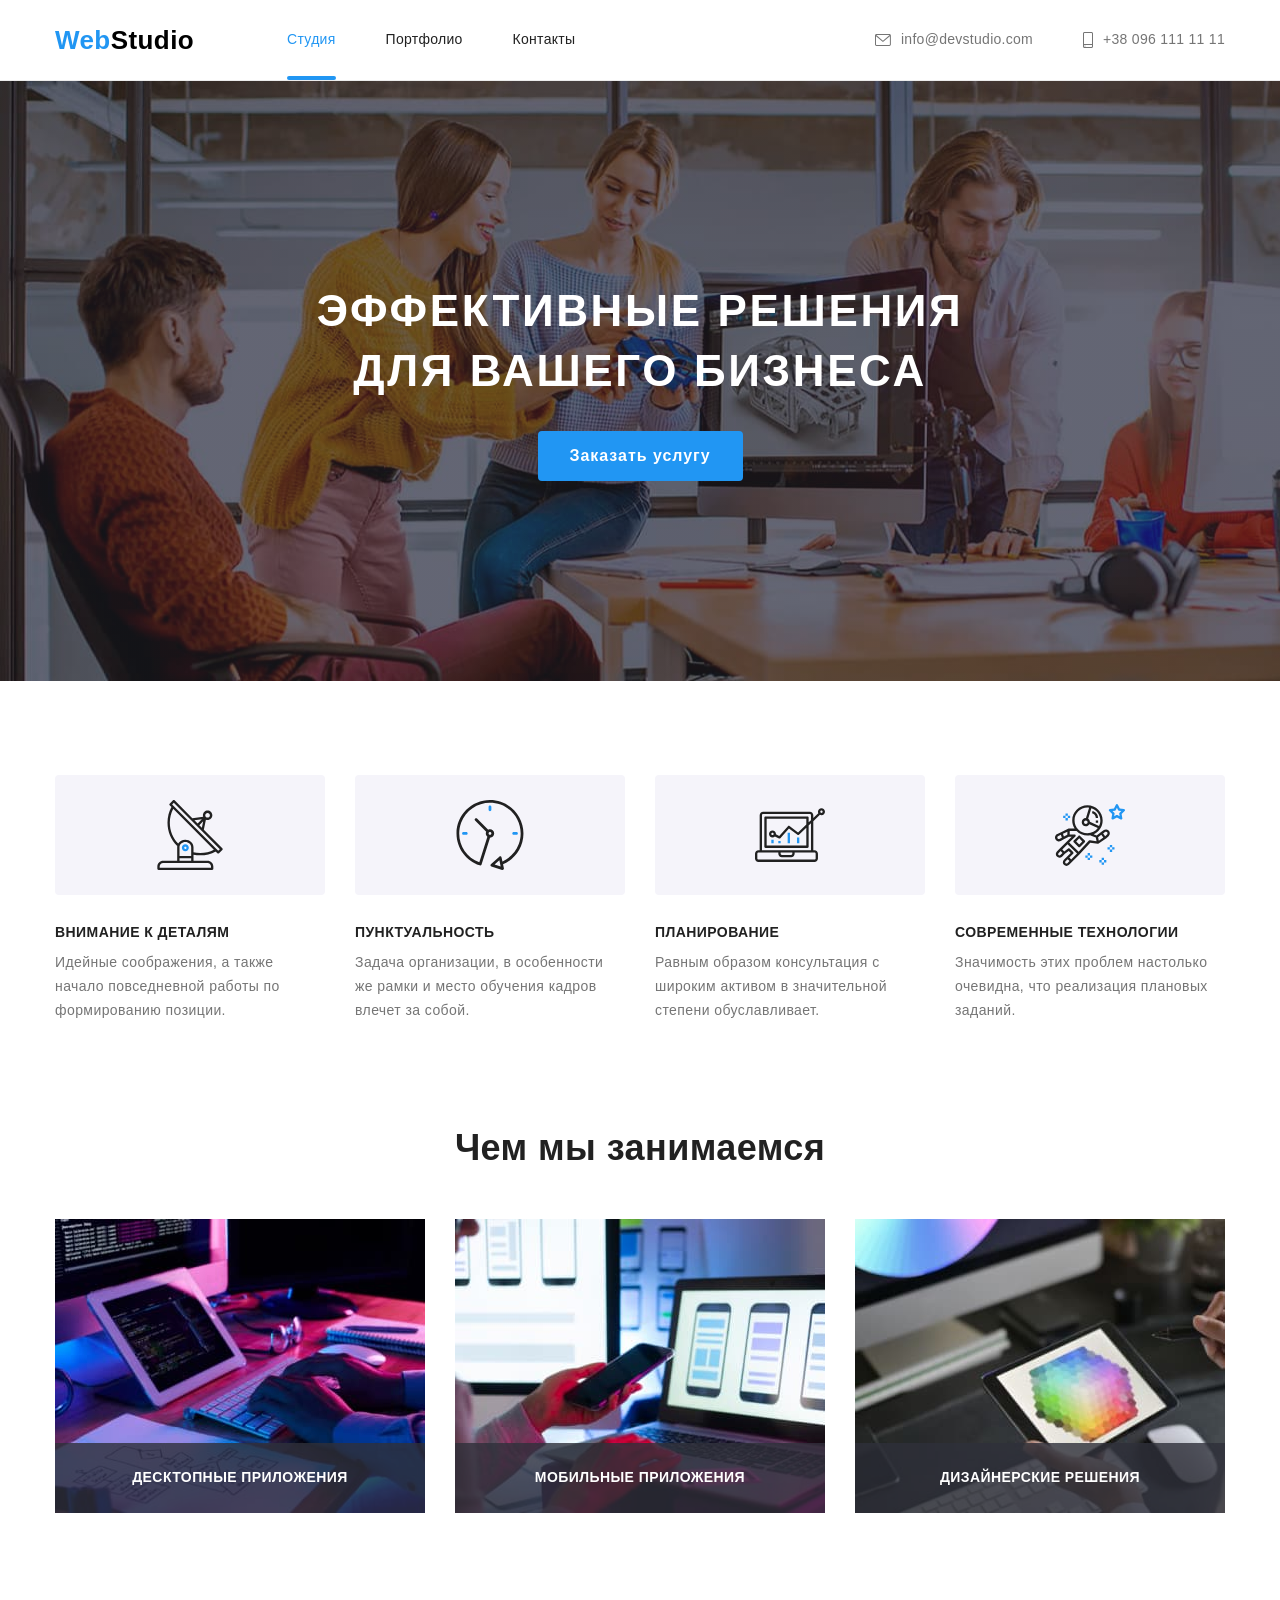
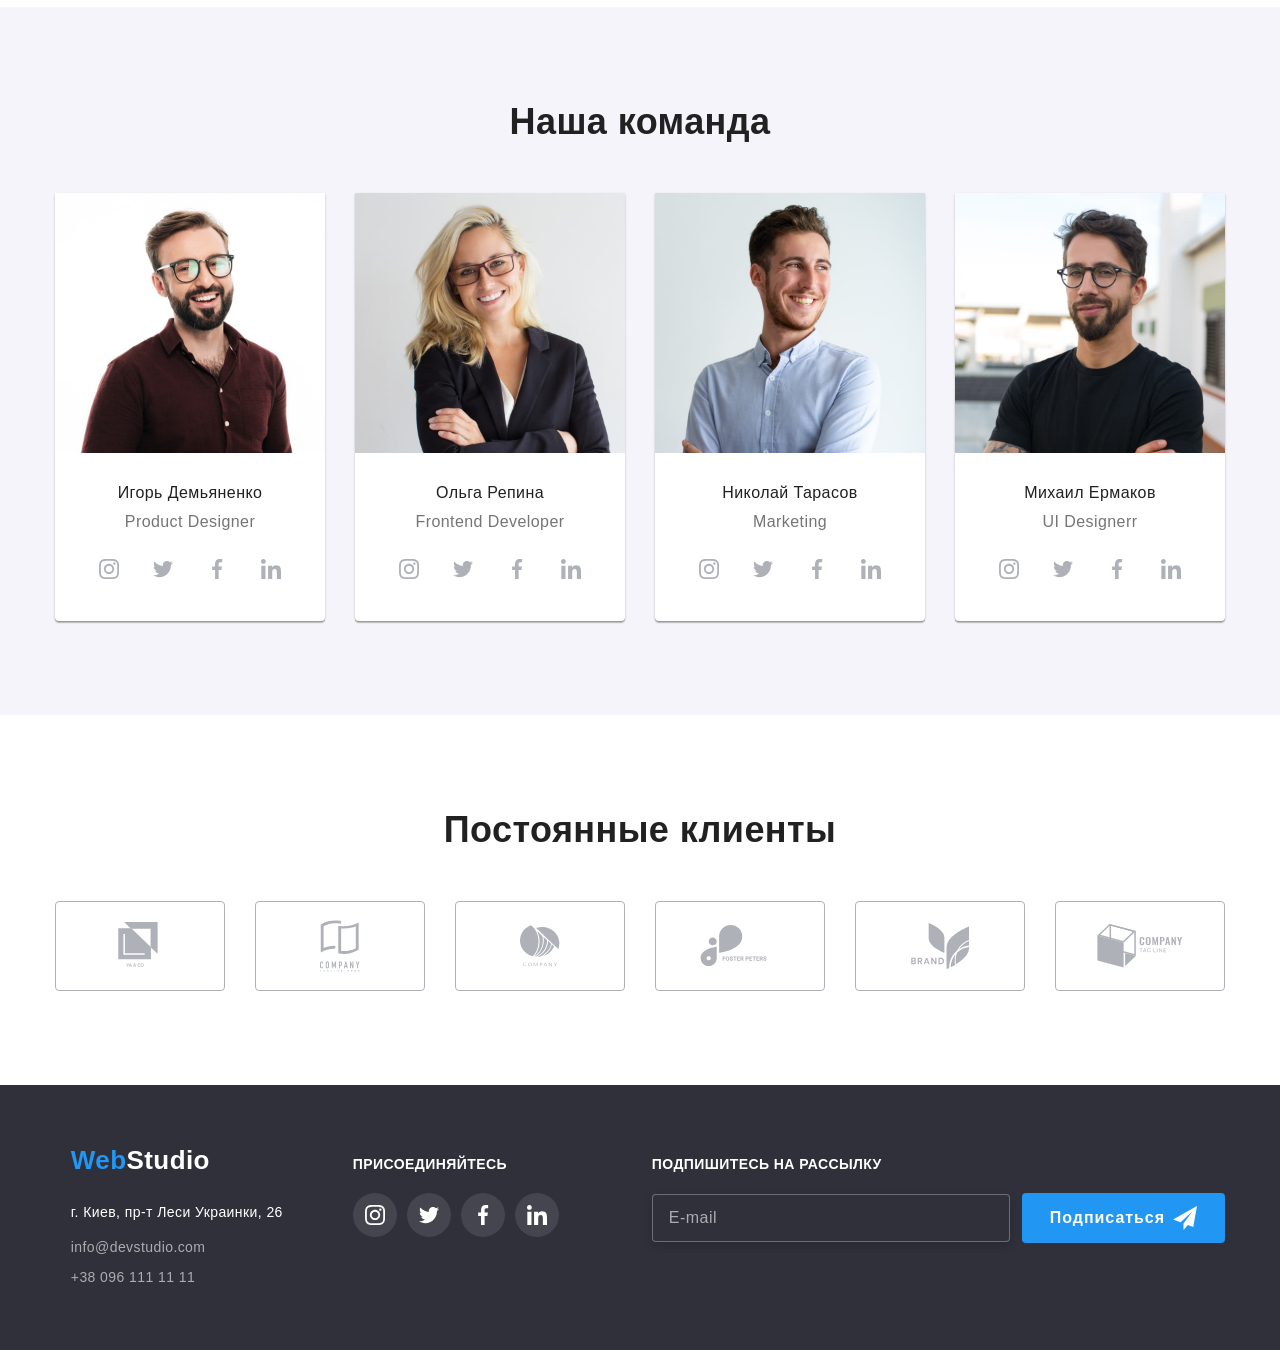
==== commit d8495788: "ДЗ - готово" ====
--- a/index.html
+++ b/index.html
@@ -24,7 +24,9 @@
       href="https://cdnjs.cloudflare.com/ajax/libs/animate.css/4.1.1/animate.min.css"
     />
 
-    <link rel="stylesheet" href="./css/styles.css" />
+    <!-- <link rel="stylesheet" href="./css/styles.css" /> -->
+    <link rel="stylesheet" href="./css/main.min.css" />
+    
   </head>
 
   <body>
@@ -32,20 +34,16 @@
       <div class="container">
         <nav class="navigation">
           <a class="logo link" href="./index.html"
-            >Web<span class="logo_dark">Studio</span></a
+            >Web<span class="logo__dark-text">Studio</span></a
           >
 
-          <ul class="menu__list list">
+          <ul class="menu list">
             <li class="menu__item">
-              <a class="current menu__link link" href="./index.html"
-                >Студия</a
-              >
+              <a class="current menu__link link" href="./index.html">Студия</a>
             </li>
 
             <li class="menu__item">
-              <a class="menu__link link" href="./portfolio.html"
-                >Портфолио</a
-              >
+              <a class="menu__link link" href="./portfolio.html">Портфолио</a>
             </li>
 
             <li class="menu__item">
@@ -54,23 +52,23 @@
           </ul>
         </nav>
 
-        <ul class="contact-list list">
-          <li class="contact-list__item">
+        <ul class="contact list">
+          <li class="contact__item">
             <a
-              class="contact-list__link link"
+              class="contact__link link"
               href="mailto:info@devstudio.com"
               lang="en"
             >
-              <svg class="contact-list__icon" width="16" height="12">
+              <svg class="contact__icon" width="16" height="12">
                 <use href="./images/sprite.svg#envelope"></use>
               </svg>
               info@devstudio.com
             </a>
           </li>
 
-          <li class="contact-list__item">
-            <a class="contact-list__link link" href="tel:+380961111111">
-              <svg class="contact-list__icon" width="10" height="16">
+          <li class="contact__item">
+            <a class="contact__link link" href="tel:+380961111111">
+              <svg class="contact__icon" width="10" height="16">
                 <use href="./images/sprite.svg#smartphone"></use>
               </svg>
               +38 096 111 11 11</a
@@ -92,59 +90,59 @@
       </section>
 
       <!--секция Особенности -->
-      <section class="features section">
+      <section class="section features">
         <div class="container">
           <h2 class="visually-hidden">Наши преимущества</h2>
           <!--будет невидимый-->
-          <ul class="features-list list">
-
-            <li class="features-list__item">
-              <div class="features-list__icon">
+
+          <ul class="features__list list">
+            <li class="features__item">
+              <div class="features__icon">
                 <svg width="70" height="70">
                   <use href="./images/sprite.svg#antenna"></use>
                 </svg>
               </div>
-              <h3 class="features-list__title">Внимание к деталям</h3>
-              <p class="features-list__text">
+              <h3 class="features__title">Внимание к деталям</h3>
+              <p class="features__text">
                 Идейные соображения, а также начало повседневной работы по
                 формированию позиции.
               </p>
             </li>
 
-            <li class="features-list__item">
-              <div class="features-list__icon">
+            <li class="features__item">
+              <div class="features__icon">
                 <svg width="70" height="70">
                   <use href="./images/sprite.svg#clock"></use>
                 </svg>
               </div>
-              <h3 class="features-list__title">Пунктуальность</h3>
-              <p class="features-list__text">
+              <h3 class="features__title">Пунктуальность</h3>
+              <p class="features__text">
                 Задача организации, в особенности же рамки и место обучения
                 кадров влечет за собой.
               </p>
             </li>
 
-            <li class="features-list__item">
-              <div class="features-list__icon">
+            <li class="features__item">
+              <div class="features__icon">
                 <svg width="70" height="70">
                   <use href="./images/sprite.svg#diagram"></use>
                 </svg>
               </div>
-              <h3 class="features-list__title">Планирование</h3>
-              <p class="features-list__text">
+              <h3 class="features__title">Планирование</h3>
+              <p class="features__text">
                 Равным образом консультация с широким активом в значительной
                 степени обуславливает.
               </p>
             </li>
 
-            <li class="features-list__item">
-              <div class="features-list__icon">
+            <li class="features__item">
+              <div class="features__icon">
                 <svg width="70" height="70">
                   <use href="./images/sprite.svg#astronaut"></use>
                 </svg>
               </div>
-              <h3 class="features-list__title">Современные технологии</h3>
-              <p class="features-list__text">
+              <h3 class="features__title">Современные технологии</h3>
+              <p class="features__text">
                 Значимость этих проблем настолько очевидна, что реализация
                 плановых заданий.
               </p>
@@ -157,32 +155,34 @@
       <section class="section work">
         <div class="container">
           <h2 class="brand-title">Чем мы занимаемся</h2>
-          <ul class="work-list list">
-            <li class="work-list__item">
+
+          <ul class="work__list list">
+            
+            <li class="work__item">
               <img
                 src="./images/what-are-we-doing/tablet.jpg"
                 alt="разработчик пишет код адаптивных сайтов"
                 width="370"
                 height="294"
               />
-              <div class="work-list__label">
-                <p class="work-list__text">Десктопные приложения</p>
-              </div>
-            </li>
-
-            <li class="work-list__item">
+              <div class="work__label">
+                <p class="work__text">Десктопные приложения</p>
+              </div>
+            </li>
+
+            <li class="work__item">
               <img
                 src="./images/what-are-we-doing/mobil.jpg"
                 alt="девушка разрабатывает приложение для мобильного телефона"
                 width="370"
                 height="294"
               />
-              <div class="work-list__label">
-                <p class="work-list__text">Мобильные приложения</p>
-              </div>
-            </li>
-
-            <li class="work-list__item">
+              <div class="work__label">
+                <p class="work__text">Мобильные приложения</p>
+              </div>
+            </li>
+
+            <li class="work__item">
               <img
                 src="./images/what-are-we-doing/graphics.jpg"
                 alt="цветовая палитра на планшете"
@@ -190,8 +190,8 @@
                 height="294"
               />
 
-              <div class="work-list__label">
-                <p class="work-list__text">Дизайнерские решения</p>
+              <div class="work__label">
+                <p class="work__text">Дизайнерские решения</p>
               </div>
             </li>
           </ul>
@@ -216,6 +216,7 @@
               <div class="team__content-wrapper">
                 <h3 class="team__title">Игорь Демьяненко</h3>
                 <p class="team__skill">Product Designer</p>
+               
                 <ul class="sociall-list list">
                   <li class="sociall-list__item">
                     <a href="" class="sociall-list__link link">
@@ -336,7 +337,7 @@
                   </li>
 
                   <li class="sociall-list__item">
-                    <a href="" class="sociall-__ist-link link">
+                    <a href="" class="sociall-list__link link">
                       <svg class="sociall-list__icon" width="20" height="20">
                         <use href="./images/sprite.svg#linkedin"></use>
                       </svg>
@@ -395,48 +396,51 @@
       </section>
 
       <!--===============  СLIENTS ========= -->
-      <section class="section">
+      <section class="section clients">
         <div class="container">
           <h2 class="brand-title">Постоянные клиенты</h2>
-          <ul class="clients-list list">
-            <li class="clients-list__item">
-              <a href="" class="clients-list__link link">
-                <svg class="clients-list__logo" width="44" height="48">
+
+          <ul class="clients__list list">
+
+            <li class="clients__item">
+              <a href="" class="clients__link link">
+                <svg class="clients__logo" width="44" height="48">
                   <use href="./images/sprite.svg#logo-klient-1"></use>
                 </svg>
               </a>
             </li>
-            <li class="clients-list__item">
-              <a href="" class="clients-list__link">
-                <svg class="clients-list__logo" width="40" height="52">
+
+            <li class="clients__item">
+              <a href="" class="clients__link">
+                <svg class="clients__logo" width="40" height="52">
                   <use href="./images/sprite.svg#logo-klient-2"></use>
                 </svg>
               </a>
             </li>
-            <li class="clients-list__item">
-              <a href="" class="clients-list__link">
-                <svg class="clients-list__logo" width="40" height="42">
+            <li class="clients__item">
+              <a href="" class="clients__link">
+                <svg class="clients__logo" width="40" height="42">
                   <use href="./images/sprite.svg#logo-klient-3"></use>
                 </svg>
               </a>
             </li>
-            <li class="clients-list__item">
-              <a href="" class="clients-list__link">
-                <svg class="clients-list__logo" width="80" height="42">
+            <li class="clients__item">
+              <a href="" class="clients__link">
+                <svg class="clients__logo" width="80" height="42">
                   <use href="./images/sprite.svg#logo-klient-4"></use>
                 </svg>
               </a>
             </li>
-            <li class="clients-list__item">
-              <a href="" class="clients-list__link">
-                <svg class="clients-list__logo" width="58" height="46">
+            <li class="clients__item">
+              <a href="" class="clients__link">
+                <svg class="clients__logo" width="58" height="46">
                   <use href="./images/sprite.svg#logo-klient-5"></use>
                 </svg>
               </a>
             </li>
-            <li class="clients-list__item">
-              <a href="" class="clients-list__link">
-                <svg class="clients-list__logo" width="88" height="44">
+            <li class="clients__item">
+              <a href="" class="clients__link">
+                <svg class="clients__logo" width="88" height="44">
                   <use href="./images/sprite.svg#logo-klient-6"></use>
                 </svg>
               </a>
@@ -451,30 +455,30 @@
 
         <div class="footer__address">
           <a class="logo link" href="./index.html"
-            >Web<span class="logo_light">Studio</span></a
+            >Web<span class="logo__light-text">Studio</span></a
           >
           <address>
-            <ul class="address-list list">
-              <li class="address-list__item">
+            <ul class="address__list list">
+              <li class="address__item">
                 <a
-                  class="address-list__link link"
+                  class="address__link link"
                   href="https://goo.gl/maps/Ces3QGSAe3TYxzQn6"
                   rel="noopener noreferrer"
                   >г. Киев, пр-т Леси Украинки, 26
                 </a>
               </li>
 
-              <li class="address-list__item">
+              <li class="address__item">
                 <a
-                  class="address-list__link link"
+                  class="address__link link"
                   href="mailto:info@devstudio.com"
                   lang="en"
                   >info@devstudio.com</a
                 >
               </li>
 
-              <li class="address-list__item">
-                <a class="address-list__link link" href="tel:+380961111111"
+              <li class="address__item">
+                <a class="address__link link" href="tel:+380961111111"
                   >+38 096 111 11 11</a
                 >
               </li>
@@ -483,7 +487,7 @@
         </div>
 
         <div class="footer__sociall">
-          <b class="sociall__call">присоединяйтесь</b>
+          <b class="footer__call">присоединяйтесь</b>
           <ul class="sociall-list list">
             <li class="sociall-list__item">
               <a href="" class="sociall-list__link link">
@@ -519,25 +523,35 @@
           </ul>
         </div>
 
-      <div class="footer__sub">
-        <b class="sub__call">Подпишитесь на рассылку</b>
-        <form action="#"  class="sub-form">
-
-          <input id="sub-e-mail" type="email" name="sub-e-mail" class="sub-form__input"
-            placeholder="E-mail" autocomplete="off">
-        
-          <button type="submit" class="modal-button sub-form__modal-button button ">Подписаться
-            <svg class="sub-form__btn-icon" width="24" height="24">
-              <use href="./images/sprite.svg#send"></use>
-            </svg>
-          </button>
-        </form>
-      </div> 
-
+        <div class="footer__sub">
+          <b class="footer__call">Подпишитесь на рассылку</b>
+          
+          <form action="#" class="sub-form">
+            <input
+              id="sub-e-mail"
+              type="email"
+              name="sub-e-mail"
+              class="sub-form__input"
+              placeholder="E-mail"
+              autocomplete="off"
+            />
+
+            <button
+              type="submit"
+              class="modal-button sub-form__modal-button button"
+            >
+              Подписаться
+              <svg class="sub-form__btn-icon" width="24" height="24">
+                <use href="./images/sprite.svg#send"></use>
+              </svg>
+            </button>
+          </form>
+        </div>
       </div>
     </footer>
     <!-- ============= MODAL ============== -->
     <div class="backdrop is-hidden" data-modal>
+      
       <div class="modal">
         <button
           data-modal-close
@@ -554,52 +568,77 @@
         <form action="#" class="modal-form">
           <b class="modal__slogan">Оставьте свои данные, мы вам перезвоним</b>
 
-            <label  class="modal-form__field">
-              Имя
-              <span class="modal-form__input-wrapper">
-                <input type="text" name="user-name" class="modal-form__input" 
-                  required minlength="2" title="First name Last name">            
-                  <svg class="modal-form__icon" width="18" height="18">
-                    <use href="./images/sprite.svg#person"></use>
-                  </svg>        
-              </span>
-            </label>
-
-            <label  class="modal-form__field">
-              Телефон
-              <span class="modal-form__input-wrapper">
-                <input type="tel" name="user-phone"  class="modal-form__input" 
-                required >
-                <svg class="modal-form__icon" width="18" height="18">
-                  <use href="./images/sprite.svg#phone"></use>
-                </svg>                
-              </span>
-            </label>
-
-            <label  class="modal-form__field">
-              Почта
-              <span class="modal-form__input-wrapper">
-                <input type="email" name="user-mail" class="modal-form__input">
-                <svg class="modal-form__icon" width="18" height="18">
-                    <use href="./images/sprite.svg#email"></use>
-                  </svg> 
-               </span>
-            </label>
-
-          <label  class="modal-form__field">
+          <label class="modal-form__field">
+            Имя
+            <span class="modal-form__input-wrapper">
+              <input
+                type="text"
+                name="user-name"
+                class="modal-form__input"
+                autocomplete="off"
+                required
+                minlength="2"
+                title="First name Last name"
+              />
+              <svg class="modal-form__icon" width="18" height="18">
+                <use href="./images/sprite.svg#person"></use>
+              </svg>
+            </span>
+          </label>
+
+          <label class="modal-form__field">
+            Телефон
+            <span class="modal-form__input-wrapper">
+              <input
+                type="tel"
+                name="user-phone"
+                class="modal-form__input"
+                autocomplete="off"
+                required
+              />
+              <svg class="modal-form__icon" width="18" height="18">
+                <use href="./images/sprite.svg#phone"></use>
+              </svg>
+            </span>
+          </label>
+
+          <label class="modal-form__field">
+            Почта
+            <span class="modal-form__input-wrapper">
+              <input type="email" name="user-mail" class="modal-form__input" autocomplete="off" />
+              <svg class="modal-form__icon" width="18" height="18">
+                <use href="./images/sprite.svg#email"></use>
+              </svg>
+            </span>
+          </label>
+
+          <label class="modal-form__field">
             Комментарий
-            <textarea name="user-massage" class="modal-form__massage" placeholder="Введите текст"></textarea>
+            <textarea
+              name="user-massage"
+              class="modal-form__input modal-form__massage"
+              placeholder="Введите текст"
+            ></textarea>
           </label>
 
-          <input type="checkbox" id="user-term" name="user-term" value="agreement"
-          class="modal-form__term visually-hidden">
+          <input
+            type="checkbox"
+            id="user-term"
+            name="user-term"
+            value="agreement"
+            class="modal-form__term visually-hidden"
+          />
           <label for="user-term" class="modal-form__check-desk">
-            Соглашаюсь с рассылкой и принимаю&nbsp;<a class="check-desk__link link" href="#">Условия договора</a>
+            Соглашаюсь с рассылкой и принимаю&nbsp;<a
+              class="check-desk__link link"
+              href="#"
+              >Условия договора</a
+            >
           </label>
 
-
-          <button type="submit" class="modal-button modal-button_send button ">Отправить</button>
-
+          <button type="submit" class="modal-button modal-button_send button">
+            Отправить
+          </button>
         </form>
       </div>
     </div>
--- a/css/styles.css
+++ b/css/styles.css
@@ -1,4 +1,4 @@
-:root {
+/* :root {
   --font-family-main: 'Roboto', sans-serif;
   --font-family-logo: 'Raleway', sans-serif;
   --brand-text-color: #757575;
@@ -14,9 +14,9 @@
   --top-line-color: #ececec;
   --card-gap: 30px;
   --border-cards-color: #eeeeee;
-}
-
-body {
+} */
+
+/* body {
   font-family: var(--font-family-main);
   color: var(--brand-text-color);
   background-color: var(--white-color);
@@ -47,19 +47,19 @@
   display: block;
   max-width: 100%;
   height: auto;
-}
+} */
 
 /* ==============COMPONENTS========== */
-.logo {
+/* .logo {
   display: inline-block;
   color: var(--brend-accent-color);
   font-family: var(--font-family-logo);
   font-size: 26px;
   font-weight: 700;
   line-height: 1.19;
-}
-
-.link {
+} */
+
+/* .link {
   text-decoration: none;
 }
 
@@ -69,54 +69,54 @@
 
 address {
   font-style: normal;
-}
-
-.button {
+} */
+
+/* .button {
   border-radius: 4px;
   border: 1px solid transparent;
   font-family: inherit;
   cursor: pointer;
-}
+} */
 
 /*========= НЕВИДИМЫЙ ЗАГОЛОВОК===== */
 
-.visually-hidden {
+/* .visually-hidden {
   position: absolute !important;
   clip: rect(1px 1px 1px 1px); /* IE6, IE7 */
-  clip: rect(1px, 1px, 1px, 1px);
+/* clip: rect(1px, 1px, 1px, 1px);
   padding: 0 !important;
   border: 0 !important;
   height: 1px !important;
   width: 1px !important;
   overflow: hidden;
-}
+} */
 
 /*======END НЕВИДИМЫЙ ЗАГОЛОВОК====== */
 
-.container {
+/* .container {
   margin: 0 auto;
   padding-left: 15px;
   padding-right: 15px;
   width: 1200px;
-}
-
-.section {
+} */
+
+/* .section {
   padding: 94px 0;
-}
-
-.brand-title {
+} */
+
+/* .brand-title {
   font-weight: 700;
   font-size: 36px;
   line-height: 1.17;
   text-align: center;
   color: var(--brand-title-color);
   margin-bottom: 50px;
-}
+} */
 
 /* ==========END COMPONENTS========== */
 
 /* ==============HEADER========== */
-.header {
+/* .header {
   border-bottom: 1px solid var(--top-line-color);
 }
 header > .container {
@@ -129,7 +129,7 @@
   align-items: center;
 }
 
-.logo_dark {
+.logo__dark-text {
   color: var(--black-color);
 }
 
@@ -137,9 +137,9 @@
   margin-right: 93px;
   padding-top: 24px;
   padding-bottom: 24px;
-}
-
-.menu__list {
+} */
+
+/* .menu {
   display: flex;
   align-items: center;
 }
@@ -150,7 +150,7 @@
 
 .menu__item:not(:last-child) {
   margin-right: 50px;
-}
+} */
 
 .menu__link,
 .contact__link {
@@ -166,7 +166,7 @@
   transition: color 250ms cubic-bezier(0.4, 0, 0.2, 1);
 }
 
-.menu__link.current {
+/* .menu__link.current {
   color: var(--brend-accent-color);
 }
 
@@ -179,42 +179,39 @@
   transform: translate(0, -100%);
   border: 2px solid var(--brend-accent-color);
   border-radius: 2px;
-}
-
-.contact-list {
+} */
+
+/* .contact {
   margin-left: auto;
   display: flex;
   align-items: center;
 }
 
-.contact-list__item:not(:last-child) {
+.contact__item:not(:last-child) {
   margin-right: 50px;
 }
 
-.contact-list__link {
+.contact__link {
   color: var(--brand-text-color);
-  display: flex;
-  justify-content: center;
-  align-items: center;
 }
 
 .menu__link:hover,
 .menu__link:focus,
-.contact-list__link:hover,
-.contact-list__link:focus {
+.contact__link:hover,
+.contact__link:focus {
   color: var(--brend-accent-color);
 }
 
-.contact-list__icon {
+.contact__icon {
   margin-right: 10px;
   fill: currentColor;
-}
+} */
 
 /* ==============END  HEADER========== */
 
 /* =================== Герой =========*/
 
-.hero {
+/* .hero {
   max-width: 1600px;
   margin: 0 auto;
   background: var(--background-color-hero);
@@ -262,13 +259,13 @@
 .modal-button:hover,
 .modal-button:active {
   background-color: var(--background-color-botton-hover);
-}
+} */
 
 /* ===============END Герой =========*/
 
 /* ===============Особенности =========*/
 
-.features.section {
+/* .features.section {
   padding-bottom: 47px;
 }
 
@@ -304,11 +301,11 @@
 
 .features-list__item > .features-list__text {
   margin-bottom: 10px;
-}
+} */
 
 /* ===============END Особенности =========*/
 /* ===========--Чем мы занимаемся-========= */
-.section.work {
+/* .work {
   padding-top: 47px;
   display: flex;
 }
@@ -348,16 +345,16 @@
   font-size: 14px;
   line-height: 1.14;
   /* text-align: center; */
-  letter-spacing: 0.03em;
+/* letter-spacing: 0.03em;
   text-transform: uppercase;
 
   color: var(--white-color);
-}
+} */
 
 /* =========== END Чем мы занимаемся-========= */
 /*===============     Команда =========*/
 
-.team {
+/* .team {
   background-color: var(--light-theame-color);
 }
 
@@ -426,12 +423,12 @@
 .sociall-list__link:hover > .sociall-list__icon,
 .sociall-list__link:focus > .sociall-list__icon {
   fill: var(--white-color);
-}
+} */
 /*===============END Команда =========*/
 
 /*===============  СLIENTS =========*/
 
-.clients-list {
+/* .clients-list {
   display: flex;
   justify-content: center;
   flex-wrap: wrap;
@@ -472,12 +469,12 @@
 .clients-list__item:hover > .clients-list__link,
 .clients-list__item:focus > .clients-list__link {
   color: var(--brend-accent-color);
-}
+} */
 
 /*===============END КLIENTS =========*/
 
 /*===============FOOTER =========*/
-.footer {
+/* .footer {
   background-color: var(--dark-theame-color);
   padding: 60px 0;
 }
@@ -597,7 +594,7 @@
 .sub-form__btn-icon {
   fill: var(--white-color);
   margin-left: 8px;
-}
+} */
 
 /*===============END FOOTER =========*/
 
@@ -605,7 +602,7 @@
 
 /* =============FILTER========= */
 
-.filter-list {
+/* .filter-list {
   display: flex;
   margin-bottom: 50px;
   justify-content: center;
@@ -634,7 +631,7 @@
   color: var(--white-color);
   background-color: var(--brend-accent-color);
   box-shadow: 0px 3px 1px rgba(0, 0, 0, 0.1), 0px 1px 2px rgba(0, 0, 0, 0.08),
-    0px 2px 2px rgba(0, 0, 0, 0.12);
+    0px 2px 2px rgba(0, 0, 0, 0.12); */
 }
 /* =============END FILTER========= */
 
@@ -730,7 +727,7 @@
 /*===============END PORTFOLIO =========*/
 
 /*  ============= MODAL ==============  */
-.backdrop {
+/* .backdrop {
   position: fixed;
   top: 0;
   left: 0;
@@ -777,7 +774,7 @@
 
   /* transition: background-color 250ms cubic-bezier(0.4, 0, 0.2, 1); */
 
-  animation: opacity150 3000ms;
+/* animation: opacity150 3000ms;
 }
 
 @keyframes opacity150 {
@@ -791,9 +788,9 @@
 
   100% {
     opacity: 1;
-  }
-}
-
+  } */
+/* }  */
+/* 
 .modal__btn-close {
   position: absolute;
   top: 8px;
@@ -839,10 +836,10 @@
     transform: scale(3);
     opacity: 0;
   }
-}
+} */
 
 /* ======= MODAL-FORM =========== */
-.modal-form {
+/* .modal-form {
   display: flex;
   flex-direction: column;
   height: 100%;
@@ -1003,7 +1000,7 @@
 .modal-button:hover,
 .modal-button:active {
   background-color: var(--background-color-botton-hover);
-}
+} */
 
 /* ======= END MODAL-FORM =========== */
 /*  ======== END  MODAL ==============  */ ;
--- a/css/main.min.css
+++ b/css/main.min.css
@@ -0,0 +1,2 @@
+:root{--font-family-main: "Roboto", sans-serif;--font-family-logo: "Raleway", sans-serif;--brand-text-color: #757575;--brand-title-color: #212121;--brend-accent-color: #2196f3;--dark-theame-color: #2f303a;--light-theame-color: #f5f4fa;--white-color: #ffffff;--black-color: #000000;--background-color-botton-hover: #188ce8;--background-color-hero: #c4c4c4;--social-svg-color: #afb1b8;--top-line-color: #ececec;--card-gap: 30px;--border-cards-color: #eeeeee}.visually-hidden{position:absolute !important;clip:rect(1px 1px 1px 1px);clip:rect(1px, 1px, 1px, 1px);padding:0 !important;border:0 !important;height:1px !important;width:1px !important;overflow:hidden}body{font-family:var(--font-family-main);color:var(--brand-text-color);background-color:var(--white-color);font-weight:400;font-size:14px;line-height:1.71;letter-spacing:0.03em;margin:0}h1,h2,h3,h4,h5,h6,p{margin:0}ul,ol{margin:0;padding:0}img{display:block;max-width:100%;height:auto}.link{text-decoration:none}.list{list-style:none}address{font-style:normal}.section{padding-top:94px;padding-bottom:94px}.container{margin:0 auto;padding-left:15px;padding-right:15px;width:1200px}.header .container{display:flex;align-items:center}.hero .container{padding-top:106px;padding-bottom:106px;text-align:center}.work .container{text-align:center}.footer .container{display:flex;justify-content:right;align-items:baseline}.logo{display:inline-block;color:var(--brend-accent-color);font-family:var(--font-family-logo);font-size:26px;font-weight:700;line-height:1.19}.logo__dark-text{color:var(--black-color)}.logo__light-text{color:var(--white-color)}.navigation .logo{margin-right:93px;padding-top:24px;padding-bottom:24px}.footer .logo{margin-bottom:20px}.button{border-radius:4px;border:1px solid transparent;font-family:inherit;cursor:pointer}.brand-title{font-weight:700;font-size:36px;line-height:1.17;text-align:center;color:var(--brand-title-color);margin-bottom:50px}.menu{display:flex;align-items:center}.menu__item{position:relative}.menu__item:not(:last-child){margin-right:50px}.menu__link{display:block;padding-top:32px;padding-bottom:32px;color:var(--brand-title-color);font-family:var(--font-family-main);font-weight:500;line-height:1.14;letter-spacing:0.02em;transition:color 250ms cubic-bezier(0.4, 0, 0.2, 1)}.menu__link.current{color:var(--brend-accent-color)}.menu__link.current::before{position:absolute;content:"";width:100%;top:100%;left:0;transform:translate(0, -100%);border:2px solid var(--brend-accent-color);border-radius:2px}.menu__link:hover,.menu__link:focus{color:var(--brend-accent-color)}.contact{margin-left:auto;display:flex;align-items:center}.contact__item:not(:last-child){margin-right:50px}.contact__link{display:flex;justify-content:center;align-items:center;padding-top:32px;padding-bottom:32px;color:var(--brand-text-color);font-family:var(--font-family-main);font-weight:500;line-height:1.14;letter-spacing:0.02em;transition:color 250ms cubic-bezier(0.4, 0, 0.2, 1)}.contact__link:hover,.contact__link:focus{color:var(--brend-accent-color)}.contact__icon{margin-right:10px;fill:currentColor}.modal-button{min-width:200px;padding:10px 32px;font-weight:700;font-size:16px;line-height:1.88;letter-spacing:0.06em;color:var(--white-color);border:none;background-color:var(--brend-accent-color);transition:background-color 250ms cubic-bezier(0.4, 0, 0.2, 1)}.modal-button:hover,.modal-button:active{background-color:var(--background-color-botton-hover)}.sociall-list{display:flex;justify-content:space-between;align-items:center}.footer__sociall .sociall-list__item:not(:last-child){margin-right:10px}.sociall-list__link{display:flex;justify-content:center;align-items:center;width:44px;height:44px;border-radius:50%;background-color:transparent;transition:background-color 250ms cubic-bezier(0.4, 0, 0.2, 1)}.sociall-list__link:hover,.sociall-list__link:focus{background-color:var(--brend-accent-color)}.footer__sociall .sociall-list__link{background-color:rgba(255,255,255,0.1);transition:background-color 250ms cubic-bezier(0.4, 0, 0.2, 1)}.footer__sociall .sociall-list__link:hover,.footer__sociall .sociall-list__link:focus{background-color:var(--brend-accent-color)}.sociall-list__icon{fill:var(--social-svg-color);transition:fill 250ms cubic-bezier(0.4, 0, 0.2, 1)}.sociall-list__link:hover .sociall-list__icon,.sociall-list__link:focus .sociall-list__icon{fill:var(--white-color)}.footer__sociall .sociall-list__icon{fill:var(--white-color)}.sub-form{display:flex;align-items:center}.sub-form__modal-button{display:flex;align-items:center;padding:10px 28px}.sub-form__btn-icon{fill:var(--white-color);margin-left:8px}.sub-form__input{width:358px;height:100%;margin-right:12px;padding-top:15px;padding-bottom:15px;padding-left:16px;color:var(--white-color);border:1px solid rgba(255,255,255,0.3);filter:drop-shadow(0px 4px 4px rgba(0,0,0,0.15));border-radius:4px;background-color:var(--dark-theame-color)}.sub-form__input::placeholder{margin-top:15px;margin-bottom:15px;margin-left:16px;font-family:var(--font-family-main);font-size:16px;line-height:1.25;letter-spacing:0.03em;color:rgba(255,255,255,0.6)}.backdrop{position:fixed;top:0;left:0;width:100vw;height:100vh;background-color:rgba(0,0,0,0.2);transition:background-color 250ms cubic-bezier(0.4, 0, 0.2, 1)}.backdrop{animation:animate150 2000ms}@keyframes animate150{0%{transform:scale(0.1)}30%{transform:scale(1.25)}60%{transform:scale(0.7)}100%{transform:scale(1)}}.is-hidden{opacity:0;visibility:hidden;pointer-events:none;animation:close-animate 4000ms}@keyframes close-animate{0%{transform:scale(1);opacity:1}50%{transform:scale(0.5);background-color:#320ed3}100%{transform:scale(3);opacity:0}}.modal{position:absolute;width:528px;height:581px;top:50%;left:50%;padding:40px;transform:translate(-50%, -50%);background-color:var(--white-color);box-shadow:0px 1px 3px rgba(0,0,0,0.12),0px 1px 1px rgba(0,0,0,0.14),0px 2px 1px rgba(0,0,0,0.2);border-radius:4px;animation:opacity150 3000ms}.modal__btn-close{position:absolute;top:8px;right:8px;width:30px;height:30px;background-color:var(--white-color);border-radius:50%;border:1px solid rgba(0,0,0,0.1);cursor:pointer;animation-duration:1000ms;animation-delay:3000ms;animation-iteration-count:2}.modal__icon-close{position:absolute;top:50%;left:50%;transform:translate(-50%, -50%);fill:var(--black-color)}@keyframes opacity150{20%{opacity:0}20%{opacity:0}100%{opacity:1}}.modal-form{display:flex;flex-direction:column;height:100%;background-color:var(--white-color)}.modal-form__field{display:block;margin-bottom:10px;font-family:var(--font-family-main);font-size:12px;line-height:1.17;letter-spacing:0.01em;color:var(--brand-text-color)}.modal-form__field:nth-last-of-type(2){margin-bottom:20px}.modal-form__input-wrapper{display:block;position:relative;margin-top:4px}.modal-form__input{width:100%;height:40px;padding-left:42px;border:1px solid rgba(33,33,33,0.2);border-radius:4px;font-family:var(--font-family-main);font-size:14px;line-height:1.17;letter-spacing:0.03em;color:var(--brand-text-color);transition:border-color 250ms cubic-bezier(0.4, 0, 0.2, 1)}.modal-form__input:focus{outline:none;border-color:var(--brend-accent-color)}.modal-form__massage{resize:none;min-height:120px;padding:12px 16px;margin-top:4px}.modal-form__massage::placeholder{font-family:var(--font-family-main);font-size:14px;line-height:1.14;letter-spacing:0.01em;color:rgba(117,117,117,0.5)}.modal-form__term{appearance:none;-moz-appearance:none;-webkit-appearance:none}.modal-form__check-desk{display:flex;align-items:center;margin-bottom:30px}.modal-form__check-desk::before{display:inline-block;content:"";width:16px;height:15px;margin-right:8px;cursor:pointer;background-color:var(--white-color);border:2px solid var(--brand-title-color);border-radius:2px;outline:none;transition:background-image 250ms cubic-bezier(0.4, 0, 0.2, 1)}.modal-form__term:checked+.modal-form__check-desk::before{background-color:var(--brend-accent-color);background-image:url("../images/check-on.svg");border-color:var(--brend-accent-color);background-size:contain;outline:none}.modal-form__term:checked+.modal-form__check-desk::before{box-shadow:0 0 0 2px blue}.modal-form__term:focus+.modal-form__check-desk::before{box-shadow:0 0 0 2px var(--accent-color)}.modal__slogan{display:block;margin-bottom:12px;font-family:var(--font-family-main);font-weight:700;font-size:20px;line-height:1.15;text-align:center;letter-spacing:0.03em;color:var(--brand-title-color)}.modal-form__icon{position:absolute;top:50%;transform:translateY(-50%);left:12px;fill:var(--brand-title-color);transition:fill 250ms cubic-bezier(0.4, 0, 0.2, 1)}.modal-form__input:focus+.modal-form__icon{fill:var(--brend-accent-color)}.modal-form__check-desk .check-desk__link{color:var(--brend-accent-color)}.modal-button_send{align-self:center}.modal-form-btn:focus,.modal-form-btn:active{background-color:var(--background-color-botton-hover)}.filter-list{display:flex;margin-bottom:50px;justify-content:center;align-items:center}.filter-list__item+.filter-list__item{margin-left:10px}.filter-list__button{padding:6px 22px;font-weight:500;font-size:16px;line-height:1.62;color:var(--brand-title-color);background:var(--light-theame-color);border-radius:4px;transition:color 250ms cubic-bezier(0.4, 0, 0.2, 1),background-color 250ms cubic-bezier(0.4, 0, 0.2, 1),box-shadow 250ms cubic-bezier(0.4, 0, 0.2, 1)}.filter-list__button:hover,.filter-list__button:active{color:var(--white-color);background-color:var(--brend-accent-color);box-shadow:0px 3px 1px rgba(0,0,0,0.1),0px 1px 2px rgba(0,0,0,0.08),0px 2px 2px rgba(0,0,0,0.12)}.card__wrapper{background:var(--white-color);transition:box-shadow 250ms cubic-bezier(0.4, 0, 0.2, 1)}.card__wrapper:hover,.card__wrapper:focus{box-shadow:0px 1px 1px rgba(0,0,0,0.12),0px 4px 4px rgba(0,0,0,0.06),1px 4px 6px rgba(0,0,0,0.16)}.overlay{position:relative;overflow:hidden}.overlay__description{position:absolute;top:0;left:0;width:100%;height:100%;background-color:rgba(33,150,243,0.9);transform:translateY(100%);transition:transform 250ms cubic-bezier(0.4, 0, 0.2, 1)}.card:hover .overlay__description,.card:focus .overlay__description{transform:translateY(0)}.overlay__text{position:absolute;top:50%;left:50%;transform:translate(-50%, -50%);width:100%;padding-left:24px;padding-right:24px;font-size:18px;line-height:1.55;letter-spacing:0.03em;color:var(--white-color)}.card__content{padding:20px 24px;background:var(--white-color);border-left:1px solid var(--border-cards-color);border-right:1px solid var(--border-cards-color);border-bottom:1px solid var(--border-cards-color)}.card__title{font-weight:700;font-size:18px;line-height:2;letter-spacing:0.06em;color:var(--brand-title-color);margin-bottom:4px}.card__text{font-size:16px;line-height:1.87;color:var(--brand-text-color)}.header{border-bottom:1px solid var(--top-line-color)}.navigation{display:flex;align-items:center}.hero{max-width:1600px;margin:0 auto;background:var(--background-color-hero);background-image:linear-gradient(rgba(47,48,58,0.4), rgba(47,48,58,0.4)),url("../images/hero-background.jpg");background-repeat:no-repeat;background-size:cover}.hero__title{font-weight:900;font-size:44px;line-height:1.36;letter-spacing:0.06em;text-transform:uppercase;color:var(--white-color);max-width:696px;margin:0 auto;margin-bottom:30px}.features{padding-top:94px;padding-bottom:47px}.features__list{display:flex;align-items:center;margin-left:calc(-1 * var(--card-gap))}.features__item{margin-left:30px;flex-basis:calc(100% / 4 - var(--card-gap))}.features__item .features__text{margin-bottom:10px}.features__icon{height:120px;display:flex;justify-content:center;align-items:center;margin-bottom:30px;background-color:var(--light-theame-color);border-radius:4px}.features__title{font-weight:700;font-size:14px;line-height:1.14;text-transform:uppercase;color:var(--brand-title-color);margin-bottom:10px}.work{padding-top:47px;padding-bottom:94px;display:flex}.work__list{display:flex;margin-left:calc(-1 * var(--card-gap));margin-top:calc(-1 * var(--card-gap))}.work__item{position:relative;flex-basis:calc(100% / 3 - var(--card-gap));margin-left:var(--card-gap);margin-top:var(--card-gap)}.work__label{position:absolute;bottom:0;display:flex;justify-content:center;align-items:center;width:100%;height:70px;padding-top:27px;padding-bottom:27px;background-color:rgba(47,48,58,0.8)}.work__label .work__text{font-weight:700;font-size:14px;line-height:1.14;letter-spacing:0.03em;text-transform:uppercase;color:var(--white-color)}.team{background-color:var(--light-theame-color)}.team__list{display:flex;align-items:center;margin-left:calc(-1 * var(--card-gap));margin-top:calc(-1 * var(--card-gap));font-size:16px;line-height:1.19}.team__item{margin-left:var(--card-gap);margin-top:var(--card-gap);flex-basis:calc(100% / 3 - var(--card-gap));box-shadow:0px 1px 3px rgba(0,0,0,0.12),0px 1px 1px rgba(0,0,0,0.14),0px 2px 1px rgba(0,0,0,0.2);border-radius:0px 0px 4px 4px;background-color:var(--white-color)}.team__content-wrapper{text-align:center;padding:30px 32px}.team__content-wrapper .team__skill{margin-bottom:16px}.team__title{font-weight:500;font-size:16px;color:var(--brand-title-color);margin-bottom:10px}.clients__list{display:flex;justify-content:center;flex-wrap:wrap;margin-left:calc(-1 * var(--card-gap));margin-top:calc(-1 * var(--card-gap))}.clients__item{height:90px;display:flex;justify-content:center;align-items:center;flex-basis:calc(100% / 6 - var(--card-gap));margin-left:var(--card-gap);margin-top:var(--card-gap);border:1px solid var(--social-svg-color);border-radius:4px;background-color:transparent;transition:border 250ms cubic-bezier(0.4, 0, 0.2, 1)}.clients__item:hover,.clients__item:focus{border:1px solid var(--brend-accent-color)}.clients__link{display:flex;justify-content:center;align-items:center;color:var(--social-svg-color);transition:color 250ms cubic-bezier(0.4, 0, 0.2, 1)}.clients__item:hover .clients__link,.clients__item:focus .clients__link{color:var(--brend-accent-color)}.clients__logo{fill:currentColor}.projects{display:flex;flex-wrap:wrap;margin-left:calc(-1 * var(--card-gap));margin-top:calc(-1 * var(--card-gap))}.projects__item{margin-left:var(--card-gap);margin-top:var(--card-gap);flex-basis:calc(100% / 3 - var(--card-gap))}.footer{background-color:var(--dark-theame-color);padding:60px 0}.footer__address{margin-right:70px}.address__item:not(:last-child){margin-bottom:6px}.address__item:first-child{color:var(--white-color);padding:5px 0}.address__link{color:rgba(255,255,255,0.6)}.address__item:first-child .address__link{color:var(--white-color)}.footer__sociall{margin-right:93px}.footer__call{display:inline-block;font-weight:700;font-size:14px;line-height:1.14;text-transform:uppercase;color:var(--white-color);margin-bottom:20px}
+/*# sourceMappingURL=main.min.css.map */
